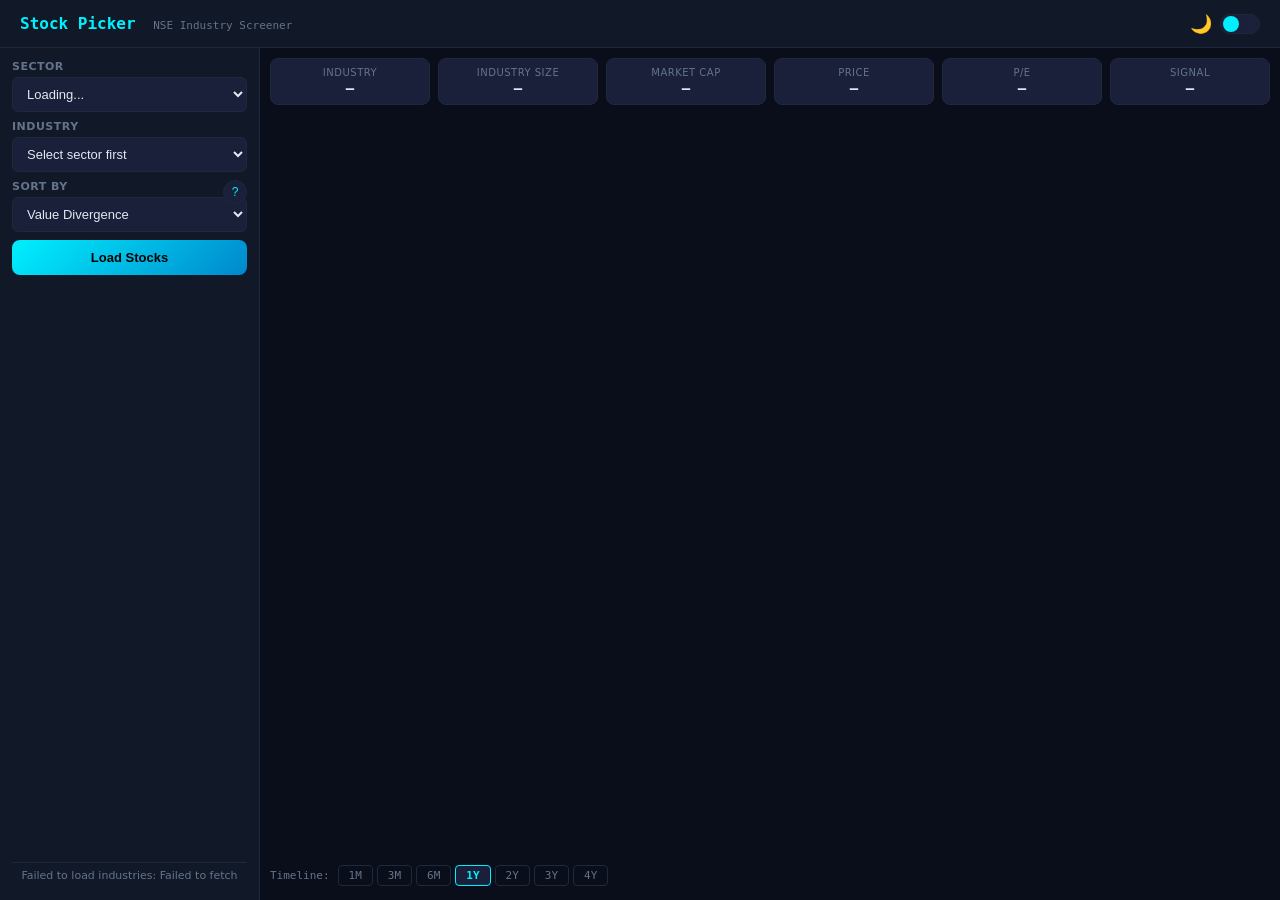
==== web/index.html @ 44e4c579 "Add web version: static frontend + Vercel serverless API Web-based version of the Indian Stock Analy" ====
<!DOCTYPE html>
<html lang="en">
<head>
    <meta charset="UTF-8">
    <meta name="viewport" content="width=device-width, initial-scale=1.0">
    <title>Indian Stock Analyser — NSE Screener</title>
    <link rel="stylesheet" href="css/style.css">
    <script src="https://cdn.plot.ly/plotly-2.35.0.min.js"></script>
</head>
<body class="dark">

<!-- ── HEADER ─────────────────────────────────── -->
<header id="header">
    <div class="header-left">
        <h1>Stock Picker <span class="subtitle">NSE Industry Screener</span></h1>
    </div>
    <div class="header-right">
        <label class="theme-toggle" title="Toggle theme">
            <span class="icon" id="theme-icon">&#127769;</span>
            <input type="checkbox" id="theme-switch">
            <span class="slider"></span>
        </label>
    </div>
</header>

<!-- ── MAIN LAYOUT ────────────────────────────── -->
<div id="app-container">

    <!-- LEFT SIDEBAR -->
    <aside id="sidebar">
        <div class="control-group">
            <label>Sector</label>
            <select id="sector-select"><option>Loading...</option></select>
        </div>
        <div class="control-group">
            <label>Industry</label>
            <select id="industry-select"><option>Select sector first</option></select>
        </div>
        <div class="control-group">
            <label>Sort By</label>
            <select id="sort-select">
                <option value="divergence">Value Divergence</option>
                <option value="mcap">Market Cap</option>
                <option value="pe">P/E Ratio (low)</option>
                <option value="pb">P/B Ratio (low)</option>
                <option value="dividend">Dividend Yield (high)</option>
                <option value="ev">EV/EBITDA (low)</option>
            </select>
            <button id="sort-info-btn" class="icon-btn" title="What is this?">?</button>
        </div>
        <button id="load-btn" class="primary-btn">Load Stocks</button>
        <div id="stock-list" class="stock-list"></div>
        <div id="status-bar" class="status-bar">Ready</div>
    </aside>

    <!-- MAIN CONTENT -->
    <main id="main-content">
        <!-- KPI CARDS -->
        <div id="kpi-row">
            <div class="kpi-card" id="kpi-industry"><div class="kpi-label">Industry</div><div class="kpi-value">—</div></div>
            <div class="kpi-card" id="kpi-ind-size"><div class="kpi-label">Industry Size</div><div class="kpi-value">—</div></div>
            <div class="kpi-card" id="kpi-mcap"><div class="kpi-label">Market Cap</div><div class="kpi-value">—</div></div>
            <div class="kpi-card" id="kpi-price"><div class="kpi-label">Price</div><div class="kpi-value">—</div></div>
            <div class="kpi-card" id="kpi-pe"><div class="kpi-label">P/E</div><div class="kpi-value">—</div></div>
            <div class="kpi-card" id="kpi-signal"><div class="kpi-label">Signal</div><div class="kpi-value">—</div></div>
        </div>

        <!-- CHART AREA -->
        <div id="chart-area">
            <div id="charts-left">
                <div id="chart-revenue" class="chart-box"></div>
                <div id="chart-divergence" class="chart-box"></div>
                <div id="chart-candle" class="chart-box"></div>
                <!-- Timeline buttons -->
                <div id="timeline-bar">
                    <span class="tl-label">Timeline:</span>
                    <button class="tl-btn" data-period="1mo">1M</button>
                    <button class="tl-btn" data-period="3mo">3M</button>
                    <button class="tl-btn" data-period="6mo">6M</button>
                    <button class="tl-btn active" data-period="1y">1Y</button>
                    <button class="tl-btn" data-period="2y">2Y</button>
                    <button class="tl-btn" data-period="3y">3Y</button>
                    <button class="tl-btn" data-period="4y">4Y</button>
                </div>
            </div>
            <div id="charts-right">
                <div id="chart-pie" class="chart-box"></div>
            </div>
        </div>

        <!-- BACK BUTTON (hidden by default) -->
        <button id="back-btn" class="back-btn" style="display:none;">&#8592; Back to Sector View</button>
    </main>

    <!-- NEWS PANEL -->
    <aside id="news-panel" class="news-panel" style="display:none;">
        <div class="news-header">
            <h3>News Intelligence</h3>
            <button id="news-close" class="icon-btn">&times;</button>
        </div>
        <div id="news-list" class="news-list"></div>
    </aside>
</div>

<!-- SORT EXPLANATION MODAL -->
<div id="sort-modal" class="modal" style="display:none;">
    <div class="modal-content">
        <button class="modal-close" id="sort-modal-close">&times;</button>
        <h3 id="sort-modal-title"></h3>
        <p id="sort-modal-body"></p>
    </div>
</div>

<!-- NEWS POPUP MODAL -->
<div id="news-modal" class="modal" style="display:none;">
    <div class="modal-content news-modal-content">
        <button class="modal-close" id="news-modal-close">&times;</button>
        <div class="sentiment-badge" id="news-modal-badge"></div>
        <h3 id="news-modal-title"></h3>
        <p id="news-modal-impact"></p>
    </div>
</div>

<!-- LOADING OVERLAY -->
<div id="loading-overlay" style="display:none;">
    <div class="spinner"></div>
    <p id="loading-text">Loading...</p>
</div>

<script src="js/theme.js"></script>
<script src="js/sentiment.js"></script>
<script src="js/charts.js"></script>
<script src="js/app.js"></script>
</body>
</html>
---- web/css/style.css ----
/* ── THEME VARIABLES ──────────────────────────── */
:root {
    --neon-cyan: #00f0ff;
    --neon-green: #00ff88;
    --neon-pink: #ff006e;
    --neon-amber: #ffaa00;
    --neon-red: #ff3366;
    --glow-cyan: #00f0ff;
}

body.dark {
    --deep-bg: #0a0e1a;
    --panel-bg: #111827;
    --card-bg: #1a1f3a;
    --border: #1e293b;
    --text-bright: #e2e8f0;
    --text-dim: #64748b;
    --text-muted: #475569;
    --scrollbar-thumb: #334155;
    --candle-up: #00ff88;
    --candle-down: #ff3366;
}

body.light {
    --deep-bg: #f0f2f5;
    --panel-bg: #ffffff;
    --card-bg: #e2e6eb;
    --border: #c8cdd5;
    --text-bright: #1a1a2e;
    --text-dim: #5a6270;
    --text-muted: #8a92a0;
    --scrollbar-thumb: #b0b8c4;
    --candle-up: #16a34a;
    --candle-down: #dc2626;
}

/* ── RESET & BASE ────────────────────────────── */
*, *::before, *::after { box-sizing: border-box; margin: 0; padding: 0; }

body {
    font-family: 'Segoe UI', system-ui, -apple-system, sans-serif;
    background: var(--deep-bg);
    color: var(--text-bright);
    overflow: hidden;
    height: 100vh;
}

/* ── SCROLLBAR ───────────────────────────────── */
::-webkit-scrollbar { width: 6px; }
::-webkit-scrollbar-track { background: var(--panel-bg); }
::-webkit-scrollbar-thumb { background: var(--scrollbar-thumb); border-radius: 3px; }

/* ── HEADER ──────────────────────────────────── */
#header {
    display: flex;
    justify-content: space-between;
    align-items: center;
    padding: 8px 20px;
    background: var(--panel-bg);
    border-bottom: 1px solid var(--border);
    height: 48px;
}

#header h1 {
    font-family: 'Consolas', monospace;
    font-size: 16px;
    color: var(--neon-cyan);
    font-weight: 700;
}

#header .subtitle {
    font-size: 11px;
    color: var(--text-dim);
    font-weight: 400;
    margin-left: 8px;
}

/* Theme toggle switch */
.theme-toggle {
    display: flex;
    align-items: center;
    gap: 8px;
    cursor: pointer;
}
.theme-toggle .icon { font-size: 18px; }
.theme-toggle input { display: none; }
.slider {
    width: 40px; height: 20px;
    background: var(--card-bg);
    border-radius: 10px;
    position: relative;
    border: 1px solid var(--border);
    transition: background 0.3s;
}
.slider::after {
    content: '';
    position: absolute;
    width: 16px; height: 16px;
    background: var(--neon-cyan);
    border-radius: 50%;
    top: 1px; left: 2px;
    transition: transform 0.3s;
}
.theme-toggle input:checked + .slider::after {
    transform: translateX(18px);
}

/* ── LAYOUT ──────────────────────────────────── */
#app-container {
    display: flex;
    height: calc(100vh - 48px);
    overflow: hidden;
}

/* ── SIDEBAR ─────────────────────────────────── */
#sidebar {
    width: 260px;
    min-width: 260px;
    background: var(--panel-bg);
    border-right: 1px solid var(--border);
    padding: 12px;
    display: flex;
    flex-direction: column;
    gap: 8px;
    overflow-y: auto;
}

.control-group {
    display: flex;
    flex-direction: column;
    gap: 4px;
    position: relative;
}

.control-group label {
    font-size: 11px;
    color: var(--text-dim);
    text-transform: uppercase;
    letter-spacing: 0.5px;
    font-weight: 600;
}

select {
    background: var(--card-bg);
    color: var(--text-bright);
    border: 1px solid var(--border);
    padding: 8px 10px;
    border-radius: 6px;
    font-size: 13px;
    cursor: pointer;
    outline: none;
}
select:focus { border-color: var(--neon-cyan); }

.primary-btn {
    background: linear-gradient(135deg, var(--neon-cyan), #0088cc);
    color: #000;
    border: none;
    padding: 10px;
    border-radius: 8px;
    font-size: 13px;
    font-weight: 700;
    cursor: pointer;
    transition: opacity 0.2s;
}
.primary-btn:hover { opacity: 0.85; }
.primary-btn:disabled { opacity: 0.4; cursor: not-allowed; }

.icon-btn {
    background: var(--card-bg);
    color: var(--neon-cyan);
    border: 1px solid var(--border);
    width: 24px; height: 24px;
    border-radius: 50%;
    font-size: 12px;
    cursor: pointer;
    display: inline-flex;
    align-items: center;
    justify-content: center;
    position: absolute;
    right: 0;
    top: 0;
}

/* ── STOCK LIST ──────────────────────────────── */
.stock-list {
    flex: 1;
    overflow-y: auto;
    display: flex;
    flex-direction: column;
    gap: 4px;
}

.stock-item {
    padding: 8px 10px;
    background: var(--card-bg);
    border: 1px solid var(--border);
    border-radius: 6px;
    cursor: pointer;
    transition: all 0.15s;
    display: flex;
    justify-content: space-between;
    align-items: center;
}
.stock-item:hover { border-color: var(--neon-cyan); }
.stock-item.selected {
    border-color: var(--neon-cyan);
    background: rgba(0, 240, 255, 0.08);
}
.stock-item .name {
    font-size: 12px;
    color: var(--text-bright);
    font-weight: 500;
}
.stock-item .mcap {
    font-size: 10px;
    color: var(--text-dim);
    font-family: 'Consolas', monospace;
}

.status-bar {
    font-size: 11px;
    color: var(--text-dim);
    padding: 6px 0;
    border-top: 1px solid var(--border);
    text-align: center;
}

/* ── MAIN CONTENT ────────────────────────────── */
#main-content {
    flex: 1;
    display: flex;
    flex-direction: column;
    overflow: hidden;
    padding: 10px;
    gap: 10px;
}

/* ── KPI CARDS ───────────────────────────────── */
#kpi-row {
    display: grid;
    grid-template-columns: repeat(6, 1fr);
    gap: 8px;
}

.kpi-card {
    background: var(--card-bg);
    border: 1px solid var(--border);
    border-radius: 8px;
    padding: 8px 12px;
    text-align: center;
    transition: border-color 0.3s;
}
.kpi-card.active { border-color: var(--neon-cyan); }

.kpi-label {
    font-size: 10px;
    color: var(--text-dim);
    text-transform: uppercase;
    letter-spacing: 0.5px;
}
.kpi-value {
    font-size: 14px;
    color: var(--text-bright);
    font-weight: 700;
    font-family: 'Consolas', monospace;
    margin-top: 2px;
    white-space: nowrap;
    overflow: hidden;
    text-overflow: ellipsis;
}

/* ── CHART AREA ──────────────────────────────── */
#chart-area {
    flex: 1;
    display: grid;
    grid-template-columns: 55% 45%;
    gap: 8px;
    min-height: 0;
}

#charts-left {
    display: flex;
    flex-direction: column;
    gap: 4px;
    min-height: 0;
}

#charts-right {
    display: flex;
    flex-direction: column;
    min-height: 0;
}

.chart-box {
    flex: 1;
    min-height: 150px;
    position: relative;
}

/* ── TIMELINE BAR ────────────────────────────── */
#timeline-bar {
    display: flex;
    align-items: center;
    gap: 4px;
    padding: 4px 0;
}

.tl-label {
    font-size: 11px;
    color: var(--text-dim);
    font-family: 'Consolas', monospace;
    margin-right: 4px;
}

.tl-btn {
    background: var(--deep-bg);
    color: var(--text-dim);
    border: 1px solid var(--border);
    padding: 3px 10px;
    border-radius: 4px;
    font-size: 11px;
    font-family: 'Consolas', monospace;
    cursor: pointer;
    transition: all 0.15s;
}
.tl-btn:hover { color: var(--neon-cyan); border-color: var(--neon-cyan); }
.tl-btn.active {
    background: var(--card-bg);
    color: var(--neon-cyan);
    border-color: var(--neon-cyan);
    font-weight: 700;
}

.back-btn {
    position: absolute;
    top: 58px;
    left: 280px;
    background: var(--card-bg);
    color: var(--neon-cyan);
    border: 1px solid var(--border);
    padding: 5px 14px;
    border-radius: 6px;
    font-size: 12px;
    cursor: pointer;
    z-index: 10;
}
.back-btn:hover { border-color: var(--neon-cyan); }

/* ── NEWS PANEL ──────────────────────────────── */
.news-panel {
    width: 320px;
    min-width: 320px;
    background: var(--panel-bg);
    border-left: 1px solid var(--border);
    display: flex;
    flex-direction: column;
    overflow: hidden;
}

.news-header {
    display: flex;
    justify-content: space-between;
    align-items: center;
    padding: 10px 14px;
    border-bottom: 1px solid var(--border);
}
.news-header h3 {
    font-size: 13px;
    color: var(--neon-cyan);
    font-family: 'Consolas', monospace;
}

.news-list {
    flex: 1;
    overflow-y: auto;
    padding: 8px;
    display: flex;
    flex-direction: column;
    gap: 6px;
}

.news-item {
    padding: 10px;
    background: var(--card-bg);
    border: 1px solid var(--border);
    border-radius: 6px;
    cursor: pointer;
    transition: border-color 0.15s;
}
.news-item:hover { border-color: var(--neon-cyan); }

.news-item .news-title {
    font-size: 12px;
    color: var(--text-bright);
    margin-bottom: 4px;
    line-height: 1.4;
}
.news-item .news-meta {
    font-size: 10px;
    color: var(--text-dim);
    display: flex;
    justify-content: space-between;
    align-items: center;
}

.sentiment-badge {
    display: inline-block;
    padding: 2px 8px;
    border-radius: 4px;
    font-size: 10px;
    font-weight: 700;
    text-transform: uppercase;
    letter-spacing: 0.5px;
}
.sentiment-badge.bullish { background: rgba(0, 255, 136, 0.15); color: var(--neon-green); border: 1px solid var(--neon-green); }
.sentiment-badge.bearish { background: rgba(255, 51, 102, 0.15); color: var(--neon-red); border: 1px solid var(--neon-red); }
.sentiment-badge.neutral { background: rgba(255, 170, 0, 0.15); color: var(--neon-amber); border: 1px solid var(--neon-amber); }

/* ── MODALS ──────────────────────────────────── */
.modal {
    position: fixed;
    top: 0; left: 0;
    width: 100%; height: 100%;
    background: rgba(0, 0, 0, 0.6);
    z-index: 1000;
    display: flex;
    align-items: center;
    justify-content: center;
}

.modal-content {
    background: var(--panel-bg);
    border: 1px solid var(--border);
    border-radius: 12px;
    padding: 24px;
    max-width: 520px;
    width: 90%;
    max-height: 80vh;
    overflow-y: auto;
    position: relative;
}

.modal-content h3 {
    color: var(--neon-cyan);
    font-size: 15px;
    margin-bottom: 12px;
}
.modal-content p {
    color: var(--text-bright);
    font-size: 13px;
    line-height: 1.6;
    white-space: pre-line;
}

.modal-close {
    position: absolute;
    top: 10px; right: 14px;
    background: none;
    border: none;
    color: var(--text-dim);
    font-size: 20px;
    cursor: pointer;
}
.modal-close:hover { color: var(--neon-red); }

.news-modal-content .sentiment-badge { margin-bottom: 10px; }
.news-modal-content h3 { font-size: 14px; color: var(--text-bright); }
.news-modal-content p { font-size: 12px; color: var(--text-dim); }

/* ── LOADING OVERLAY ─────────────────────────── */
#loading-overlay {
    position: fixed;
    top: 0; left: 0;
    width: 100%; height: 100%;
    background: rgba(10, 14, 26, 0.85);
    z-index: 2000;
    display: flex;
    flex-direction: column;
    align-items: center;
    justify-content: center;
    gap: 16px;
}

.spinner {
    width: 40px; height: 40px;
    border: 3px solid var(--border);
    border-top-color: var(--neon-cyan);
    border-radius: 50%;
    animation: spin 0.8s linear infinite;
}

@keyframes spin { to { transform: rotate(360deg); } }

#loading-text {
    color: var(--text-dim);
    font-size: 13px;
    font-family: 'Consolas', monospace;
}

/* ── INITIAL STATE (pie-only view) ───────────── */
#chart-area.pie-only {
    grid-template-columns: 1fr;
}
#chart-area.pie-only #charts-left { display: none; }
#chart-area.pie-only #charts-right { max-width: 100%; }
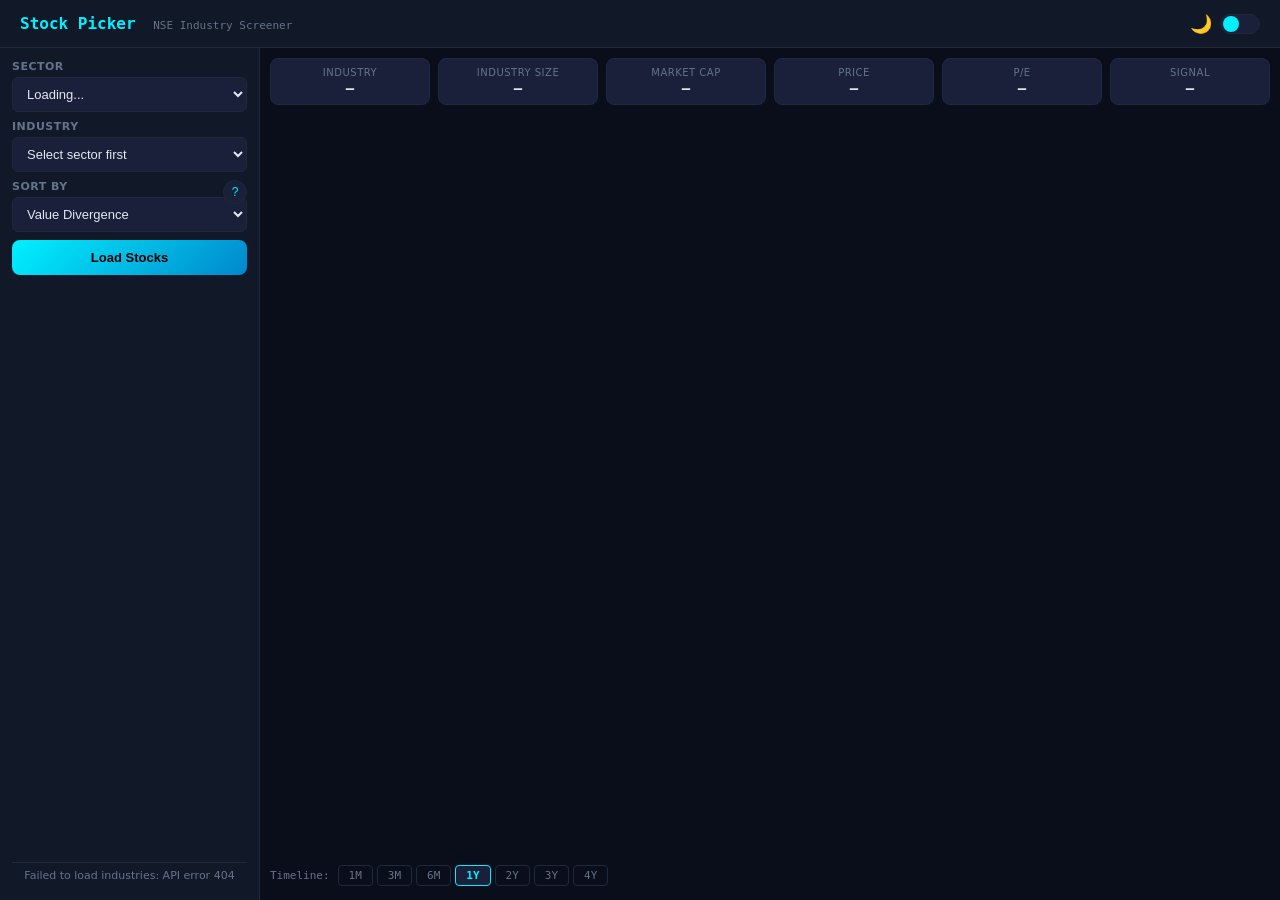
==== commit ed5c6812: "Mobile responsive + dual Y-axis divergence chart - Add hamburger menu for mobile sidebar toggle - St" ====
--- a/web/index.html
+++ b/web/index.html
@@ -12,6 +12,7 @@
 <!-- ── HEADER ─────────────────────────────────── -->
 <header id="header">
     <div class="header-left">
+        <button id="menu-btn" class="menu-btn" title="Menu">&#9776;</button>
         <h1>Stock Picker <span class="subtitle">NSE Industry Screener</span></h1>
     </div>
     <div class="header-right">
@@ -55,6 +56,8 @@
 
     <!-- MAIN CONTENT -->
     <main id="main-content">
+        <!-- BACK BUTTON -->
+        <button id="back-btn" class="back-btn" style="display:none;">&#8592; Back to Sector View</button>
         <!-- KPI CARDS -->
         <div id="kpi-row">
             <div class="kpi-card" id="kpi-industry"><div class="kpi-label">Industry</div><div class="kpi-value">—</div></div>
@@ -88,8 +91,6 @@
             </div>
         </div>
 
-        <!-- BACK BUTTON (hidden by default) -->
-        <button id="back-btn" class="back-btn" style="display:none;">&#8592; Back to Sector View</button>
     </main>
 
     <!-- NEWS PANEL -->
--- a/web/css/style.css
+++ b/web/css/style.css
@@ -61,6 +61,12 @@
     height: 48px;
 }
 
+.header-left {
+    display: flex;
+    align-items: center;
+    gap: 10px;
+}
+
 #header h1 {
     font-family: 'Consolas', monospace;
     font-size: 16px;
@@ -73,6 +79,21 @@
     color: var(--text-dim);
     font-weight: 400;
     margin-left: 8px;
+}
+
+/* Hamburger menu button — hidden on desktop */
+.menu-btn {
+    display: none;
+    align-items: center;
+    justify-content: center;
+    background: var(--card-bg);
+    color: var(--neon-cyan);
+    border: 1px solid var(--border);
+    font-size: 20px;
+    width: 36px;
+    height: 32px;
+    border-radius: 6px;
+    cursor: pointer;
 }
 
 /* Theme toggle switch */
@@ -333,9 +354,6 @@
 }
 
 .back-btn {
-    position: absolute;
-    top: 58px;
-    left: 280px;
     background: var(--card-bg);
     color: var(--neon-cyan);
     border: 1px solid var(--border);
@@ -344,6 +362,7 @@
     font-size: 12px;
     cursor: pointer;
     z-index: 10;
+    align-self: flex-start;
 }
 .back-btn:hover { border-color: var(--neon-cyan); }
 
@@ -504,3 +523,88 @@
 }
 #chart-area.pie-only #charts-left { display: none; }
 #chart-area.pie-only #charts-right { max-width: 100%; }
+
+/* ── MOBILE RESPONSIVE ───────────────────────── */
+@media (max-width: 900px) {
+    body {
+        overflow: auto;
+        height: auto;
+    }
+
+    #header {
+        padding: 8px 12px;
+        position: sticky;
+        top: 0;
+        z-index: 50;
+    }
+
+    #header .subtitle { display: none; }
+
+    .menu-btn { display: flex; }
+
+    #app-container {
+        flex-direction: column;
+        height: auto;
+        min-height: calc(100vh - 48px);
+        overflow: visible;
+    }
+
+    #sidebar {
+        display: none;
+        width: 100%;
+        min-width: unset;
+        border-right: none;
+        border-bottom: 1px solid var(--border);
+        max-height: 70vh;
+        overflow-y: auto;
+    }
+
+    #sidebar.open { display: flex; }
+
+    .stock-list { max-height: 200px; }
+
+    #main-content {
+        overflow: visible;
+        padding: 8px;
+        gap: 8px;
+    }
+
+    #kpi-row {
+        grid-template-columns: repeat(3, 1fr);
+        gap: 6px;
+    }
+
+    #chart-area {
+        grid-template-columns: 1fr;
+        flex: none;
+    }
+
+    #chart-area.pie-only { grid-template-columns: 1fr; }
+
+    .chart-box { min-height: 280px; }
+
+    #timeline-bar { flex-wrap: wrap; }
+
+    .news-panel {
+        width: 100%;
+        min-width: unset;
+        border-left: none;
+        border-top: 1px solid var(--border);
+        max-height: 400px;
+    }
+
+    .back-btn { margin-bottom: 4px; }
+}
+
+@media (max-width: 500px) {
+    #header h1 { font-size: 13px; }
+
+    #kpi-row { grid-template-columns: repeat(2, 1fr); }
+
+    .kpi-value { font-size: 12px; }
+    .kpi-card { padding: 6px 8px; }
+
+    .chart-box { min-height: 250px; }
+
+    .tl-btn { padding: 4px 8px; font-size: 10px; }
+}
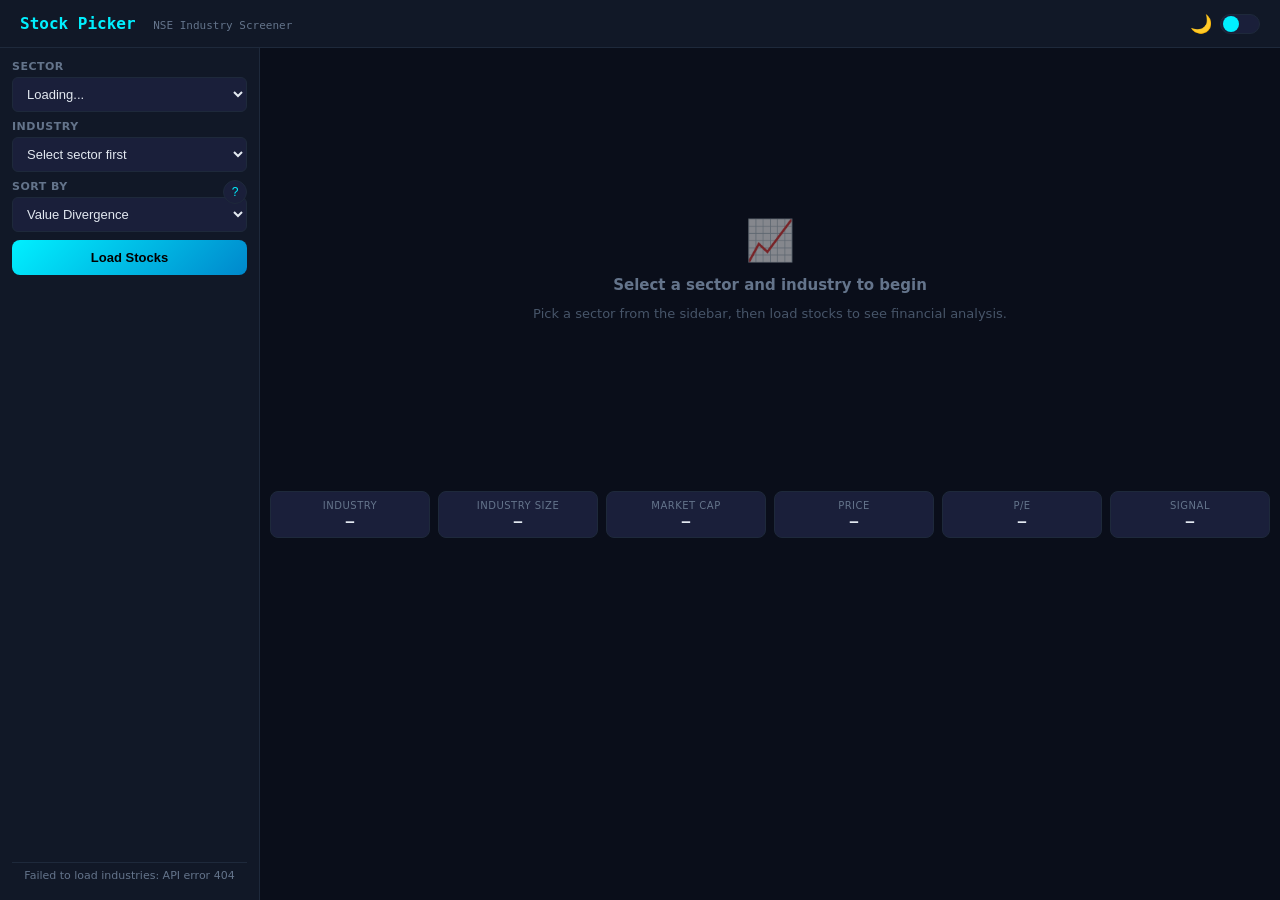
==== commit 2d418e2c: "Blue/white light theme + comprehensive mobile UX overhaul Light mode: blue/white palette (#2563eb ac" ====
--- a/web/index.html
+++ b/web/index.html
@@ -2,7 +2,7 @@
 <html lang="en">
 <head>
     <meta charset="UTF-8">
-    <meta name="viewport" content="width=device-width, initial-scale=1.0">
+    <meta name="viewport" content="width=device-width, initial-scale=1.0, viewport-fit=cover">
     <title>Indian Stock Analyser — NSE Screener</title>
     <link rel="stylesheet" href="css/style.css">
     <script src="https://cdn.plot.ly/plotly-2.35.0.min.js"></script>
@@ -53,9 +53,16 @@
         <div id="stock-list" class="stock-list"></div>
         <div id="status-bar" class="status-bar">Ready</div>
     </aside>
+    <div id="sidebar-overlay" class="sidebar-overlay"></div>
 
     <!-- MAIN CONTENT -->
     <main id="main-content">
+        <!-- EMPTY STATE -->
+        <div id="empty-state" class="empty-state">
+            <div class="empty-state-icon">&#128200;</div>
+            <p class="empty-state-title">Select a sector and industry to begin</p>
+            <p class="empty-state-sub">Pick a sector from the sidebar, then load stocks to see financial analysis.</p>
+        </div>
         <!-- BACK BUTTON -->
         <button id="back-btn" class="back-btn" style="display:none;">&#8592; Back to Sector View</button>
         <!-- KPI CARDS -->
@@ -96,6 +103,7 @@
     <!-- NEWS PANEL -->
     <aside id="news-panel" class="news-panel" style="display:none;">
         <div class="news-header">
+            <div class="drag-handle"></div>
             <h3>News Intelligence</h3>
             <button id="news-close" class="icon-btn">&times;</button>
         </div>
--- a/web/css/style.css
+++ b/web/css/style.css
@@ -22,16 +22,22 @@
 }
 
 body.light {
-    --deep-bg: #f0f2f5;
+    --deep-bg: #f0f6ff;
     --panel-bg: #ffffff;
-    --card-bg: #e2e6eb;
-    --border: #c8cdd5;
-    --text-bright: #1a1a2e;
-    --text-dim: #5a6270;
-    --text-muted: #8a92a0;
-    --scrollbar-thumb: #b0b8c4;
+    --card-bg: #e3edfc;
+    --border: #b3d1fa;
+    --text-bright: #1a365d;
+    --text-dim: #2d5280;
+    --text-muted: #506a8c;
+    --scrollbar-thumb: #8bb8f0;
     --candle-up: #16a34a;
     --candle-down: #dc2626;
+    --neon-cyan: #2563eb;
+    --neon-green: #16a34a;
+    --neon-pink: #dc2626;
+    --neon-amber: #d97706;
+    --neon-red: #dc2626;
+    --glow-cyan: #2563eb;
 }
 
 /* ── RESET & BASE ────────────────────────────── */
@@ -175,7 +181,7 @@
 
 .primary-btn {
     background: linear-gradient(135deg, var(--neon-cyan), #0088cc);
-    color: #000;
+    color: #000000;
     border: none;
     padding: 10px;
     border-radius: 8px;
@@ -184,6 +190,7 @@
     cursor: pointer;
     transition: opacity 0.2s;
 }
+body.light .primary-btn { color: #ffffff; }
 .primary-btn:hover { opacity: 0.85; }
 .primary-btn:disabled { opacity: 0.4; cursor: not-allowed; }
 
@@ -456,7 +463,10 @@
     max-width: 520px;
     width: 90%;
     max-height: 80vh;
+    max-height: 80dvh;
     overflow-y: auto;
+    -webkit-overflow-scrolling: touch;
+    overscroll-behavior: contain;
     position: relative;
 }
 
@@ -474,18 +484,24 @@
 
 .modal-close {
     position: absolute;
-    top: 10px; right: 14px;
-    background: none;
-    border: none;
+    top: 8px; right: 8px;
+    background: var(--card-bg);
+    border: 1px solid var(--border);
     color: var(--text-dim);
     font-size: 20px;
-    cursor: pointer;
+    width: 44px;
+    height: 44px;
+    border-radius: 8px;
+    cursor: pointer;
+    display: flex;
+    align-items: center;
+    justify-content: center;
 }
 .modal-close:hover { color: var(--neon-red); }
 
 .news-modal-content .sentiment-badge { margin-bottom: 10px; }
 .news-modal-content h3 { font-size: 14px; color: var(--text-bright); }
-.news-modal-content p { font-size: 12px; color: var(--text-dim); }
+.news-modal-content p { font-size: 12px; color: var(--text-dim); word-break: break-word; overflow-wrap: break-word; }
 
 /* ── LOADING OVERLAY ─────────────────────────── */
 #loading-overlay {
@@ -500,6 +516,12 @@
     justify-content: center;
     gap: 16px;
 }
+body.light #loading-overlay {
+    background: rgba(255, 255, 255, 0.8);
+}
+body.light #loading-text {
+    color: var(--text-bright);
+}
 
 .spinner {
     width: 40px; height: 40px;
@@ -524,87 +546,321 @@
 #chart-area.pie-only #charts-left { display: none; }
 #chart-area.pie-only #charts-right { max-width: 100%; }
 
+/* ── LIGHT MODE SENTIMENT BADGES ────────────── */
+body.light .sentiment-badge.bullish { color: #0d7a34; }
+body.light .sentiment-badge.bearish { color: #b91c1c; }
+body.light .sentiment-badge.neutral { color: #b45309; }
+
+/* ── FOCUS VISIBLE ──────────────────────────── */
+:focus-visible {
+    outline: 2px solid var(--neon-cyan);
+    outline-offset: 2px;
+}
+:focus:not(:focus-visible) {
+    outline: none;
+}
+
+/* ── TAP / ACTIVE FEEDBACK ──────────────────── */
+button, select, .stock-item, .news-item, .theme-toggle {
+    touch-action: manipulation;
+    -webkit-tap-highlight-color: rgba(37, 99, 235, 0.15);
+}
+
+.stock-item:active {
+    transform: scale(0.98);
+    opacity: 0.85;
+}
+.tl-btn:active {
+    transform: scale(0.95);
+    background: var(--card-bg);
+}
+.primary-btn:active {
+    transform: scale(0.97);
+    opacity: 0.7;
+}
+.news-item:active {
+    transform: scale(0.99);
+    opacity: 0.85;
+}
+.icon-btn:active,
+.menu-btn:active,
+.back-btn:active,
+.modal-close:active {
+    transform: scale(0.9);
+    opacity: 0.7;
+}
+
+/* ── SIDEBAR OVERLAY ────────────────────────── */
+.sidebar-overlay {
+    display: none;
+    position: fixed;
+    top: 48px;
+    left: 0;
+    width: 100%;
+    height: calc(100vh - 48px);
+    background: rgba(0, 0, 0, 0.5);
+    z-index: 99;
+}
+
+/* ── EMPTY STATE ────────────────────────────── */
+.empty-state {
+    display: flex;
+    flex-direction: column;
+    align-items: center;
+    justify-content: center;
+    flex: 1;
+    gap: 12px;
+    color: var(--text-muted);
+    text-align: center;
+    padding: 40px 20px;
+}
+.empty-state-icon { font-size: 40px; opacity: 0.5; }
+.empty-state-title { font-size: 15px; font-weight: 600; color: var(--text-dim); }
+.empty-state-sub { font-size: 13px; }
+
+/* ── DRAG HANDLE (news panel) ───────────────── */
+.drag-handle { display: none; }
+
 /* ── MOBILE RESPONSIVE ───────────────────────── */
 @media (max-width: 900px) {
     body {
         overflow: auto;
         height: auto;
+        overscroll-behavior-y: contain;
+        padding-bottom: env(safe-area-inset-bottom);
     }
 
     #header {
-        padding: 8px 12px;
+        padding: 8px max(12px, env(safe-area-inset-left));
+        padding-top: max(8px, env(safe-area-inset-top));
+        padding-right: max(12px, env(safe-area-inset-right));
         position: sticky;
         top: 0;
         z-index: 50;
     }
 
+    #header h1 { font-size: 14px; }
     #header .subtitle { display: none; }
 
-    .menu-btn { display: flex; }
+    .menu-btn {
+        display: flex;
+        width: 44px;
+        height: 44px;
+        font-size: 22px;
+    }
+
+    .theme-toggle {
+        min-height: 44px;
+        padding: 8px;
+    }
 
     #app-container {
         flex-direction: column;
         height: auto;
-        min-height: calc(100vh - 48px);
+        min-height: calc(100vh - 48px - env(safe-area-inset-top, 0px));
         overflow: visible;
     }
 
+    /* Slide-in drawer sidebar */
     #sidebar {
-        display: none;
-        width: 100%;
+        position: fixed;
+        top: 48px;
+        left: 0;
+        width: 280px;
         min-width: unset;
-        border-right: none;
-        border-bottom: 1px solid var(--border);
-        max-height: 70vh;
+        height: calc(100vh - 48px);
+        max-height: none;
+        border-right: 1px solid var(--border);
+        border-bottom: none;
+        transform: translateX(-100%);
+        transition: transform 0.25s ease;
+        z-index: 100;
+        display: flex;
         overflow-y: auto;
-    }
-
-    #sidebar.open { display: flex; }
-
-    .stock-list { max-height: 200px; }
+        -webkit-overflow-scrolling: touch;
+        overscroll-behavior: contain;
+        padding-bottom: max(12px, env(safe-area-inset-bottom));
+    }
+    #sidebar.open {
+        transform: translateX(0);
+    }
+    #sidebar.open ~ .sidebar-overlay {
+        display: block;
+    }
+
+    .stock-list {
+        max-height: none;
+        flex: 1;
+        min-height: 0;
+    }
+
+    .stock-item {
+        padding: 12px;
+        min-height: 44px;
+    }
+    .stock-item .name { font-size: 14px; }
+    .stock-item .mcap { font-size: 12px; }
+
+    select {
+        padding: 12px;
+        font-size: 14px;
+        min-height: 44px;
+    }
+
+    .primary-btn {
+        min-height: 44px;
+        font-size: 14px;
+    }
+
+    .icon-btn {
+        width: 44px;
+        height: 44px;
+        font-size: 16px;
+    }
+
+    .control-group label { font-size: 12px; }
+    .status-bar { font-size: 12px; }
 
     #main-content {
         overflow: visible;
         padding: 8px;
+        padding-left: max(8px, env(safe-area-inset-left));
+        padding-right: max(8px, env(safe-area-inset-right));
         gap: 8px;
     }
 
+    /* Horizontal scrollable KPI row */
     #kpi-row {
-        grid-template-columns: repeat(3, 1fr);
+        grid-template-columns: repeat(6, minmax(110px, 1fr));
         gap: 6px;
-    }
+        overflow-x: auto;
+        -webkit-overflow-scrolling: touch;
+        scroll-snap-type: x mandatory;
+        scrollbar-width: none;
+        padding-bottom: 4px;
+        mask-image: linear-gradient(to right, black 85%, transparent 100%);
+        -webkit-mask-image: linear-gradient(to right, black 85%, transparent 100%);
+    }
+    #kpi-row::-webkit-scrollbar { display: none; }
+    .kpi-card { scroll-snap-align: start; }
+    .kpi-label { font-size: 12px; }
 
     #chart-area {
         grid-template-columns: 1fr;
         flex: none;
     }
-
     #chart-area.pie-only { grid-template-columns: 1fr; }
 
-    .chart-box { min-height: 280px; }
-
-    #timeline-bar { flex-wrap: wrap; }
-
+    .chart-box {
+        min-height: 240px;
+        touch-action: pan-y;
+    }
+    #chart-candle { min-height: 280px; }
+    #charts-right { margin-top: 8px; }
+    #charts-right .chart-box { min-height: 200px; }
+
+    /* Scrollable timeline strip */
+    #timeline-bar {
+        flex-wrap: nowrap;
+        overflow-x: auto;
+        -webkit-overflow-scrolling: touch;
+        scrollbar-width: none;
+        padding: 6px 0;
+    }
+    #timeline-bar::-webkit-scrollbar { display: none; }
+    #timeline-bar .tl-label { display: none; }
+    .tl-btn {
+        min-height: 44px;
+        min-width: 44px;
+        padding: 8px 14px;
+        font-size: 13px;
+        display: inline-flex;
+        align-items: center;
+        justify-content: center;
+        flex-shrink: 0;
+    }
+
+    /* News panel as bottom sheet */
     .news-panel {
+        position: fixed;
+        bottom: 0;
+        left: 0;
         width: 100%;
         min-width: unset;
+        max-height: 80vh;
         border-left: none;
         border-top: 1px solid var(--border);
-        max-height: 400px;
-    }
-
-    .back-btn { margin-bottom: 4px; }
+        border-radius: 16px 16px 0 0;
+        z-index: 40;
+        transform: translateY(calc(100% - 120px));
+        transition: transform 0.3s ease;
+        padding-bottom: env(safe-area-inset-bottom);
+    }
+    .news-panel.expanded {
+        transform: translateY(0);
+    }
+    .news-list {
+        overscroll-behavior: contain;
+    }
+    .news-panel .icon-btn {
+        width: 44px;
+        height: 44px;
+        font-size: 22px;
+        border-radius: 8px;
+    }
+    .drag-handle {
+        display: block;
+        width: 40px;
+        height: 4px;
+        background: var(--text-muted);
+        border-radius: 2px;
+        margin: 0 auto 8px;
+    }
+    .news-item .news-title { font-size: 13px; line-height: 1.5; }
+    .news-item .news-meta { font-size: 11px; }
+    .sentiment-badge { font-size: 11px; }
+
+    .back-btn {
+        margin-bottom: 4px;
+        min-height: 44px;
+        display: inline-flex;
+        align-items: center;
+        padding: 8px 16px;
+        font-size: 13px;
+    }
+
+    .empty-state { padding: 30px 16px; }
 }
 
 @media (max-width: 500px) {
-    #header h1 { font-size: 13px; }
-
-    #kpi-row { grid-template-columns: repeat(2, 1fr); }
-
-    .kpi-value { font-size: 12px; }
+    #header h1 { font-size: 14px; }
+
+    #kpi-row {
+        grid-template-columns: repeat(6, minmax(100px, 1fr));
+    }
+
+    .kpi-value { font-size: 14px; }
     .kpi-card { padding: 6px 8px; }
 
-    .chart-box { min-height: 250px; }
-
-    .tl-btn { padding: 4px 8px; font-size: 10px; }
-}
+    .chart-box { min-height: 220px; }
+    #chart-candle { min-height: 260px; }
+
+    .tl-btn {
+        min-height: 44px;
+        min-width: 40px;
+        padding: 8px 10px;
+        font-size: 12px;
+    }
+
+    /* Bottom-sheet modals */
+    .modal { align-items: flex-end; }
+    .modal-content {
+        width: 100%;
+        max-width: 100%;
+        max-height: 90vh;
+        max-height: 90dvh;
+        border-radius: 16px 16px 0 0;
+        padding: 20px;
+        padding-bottom: max(20px, env(safe-area-inset-bottom));
+    }
+}
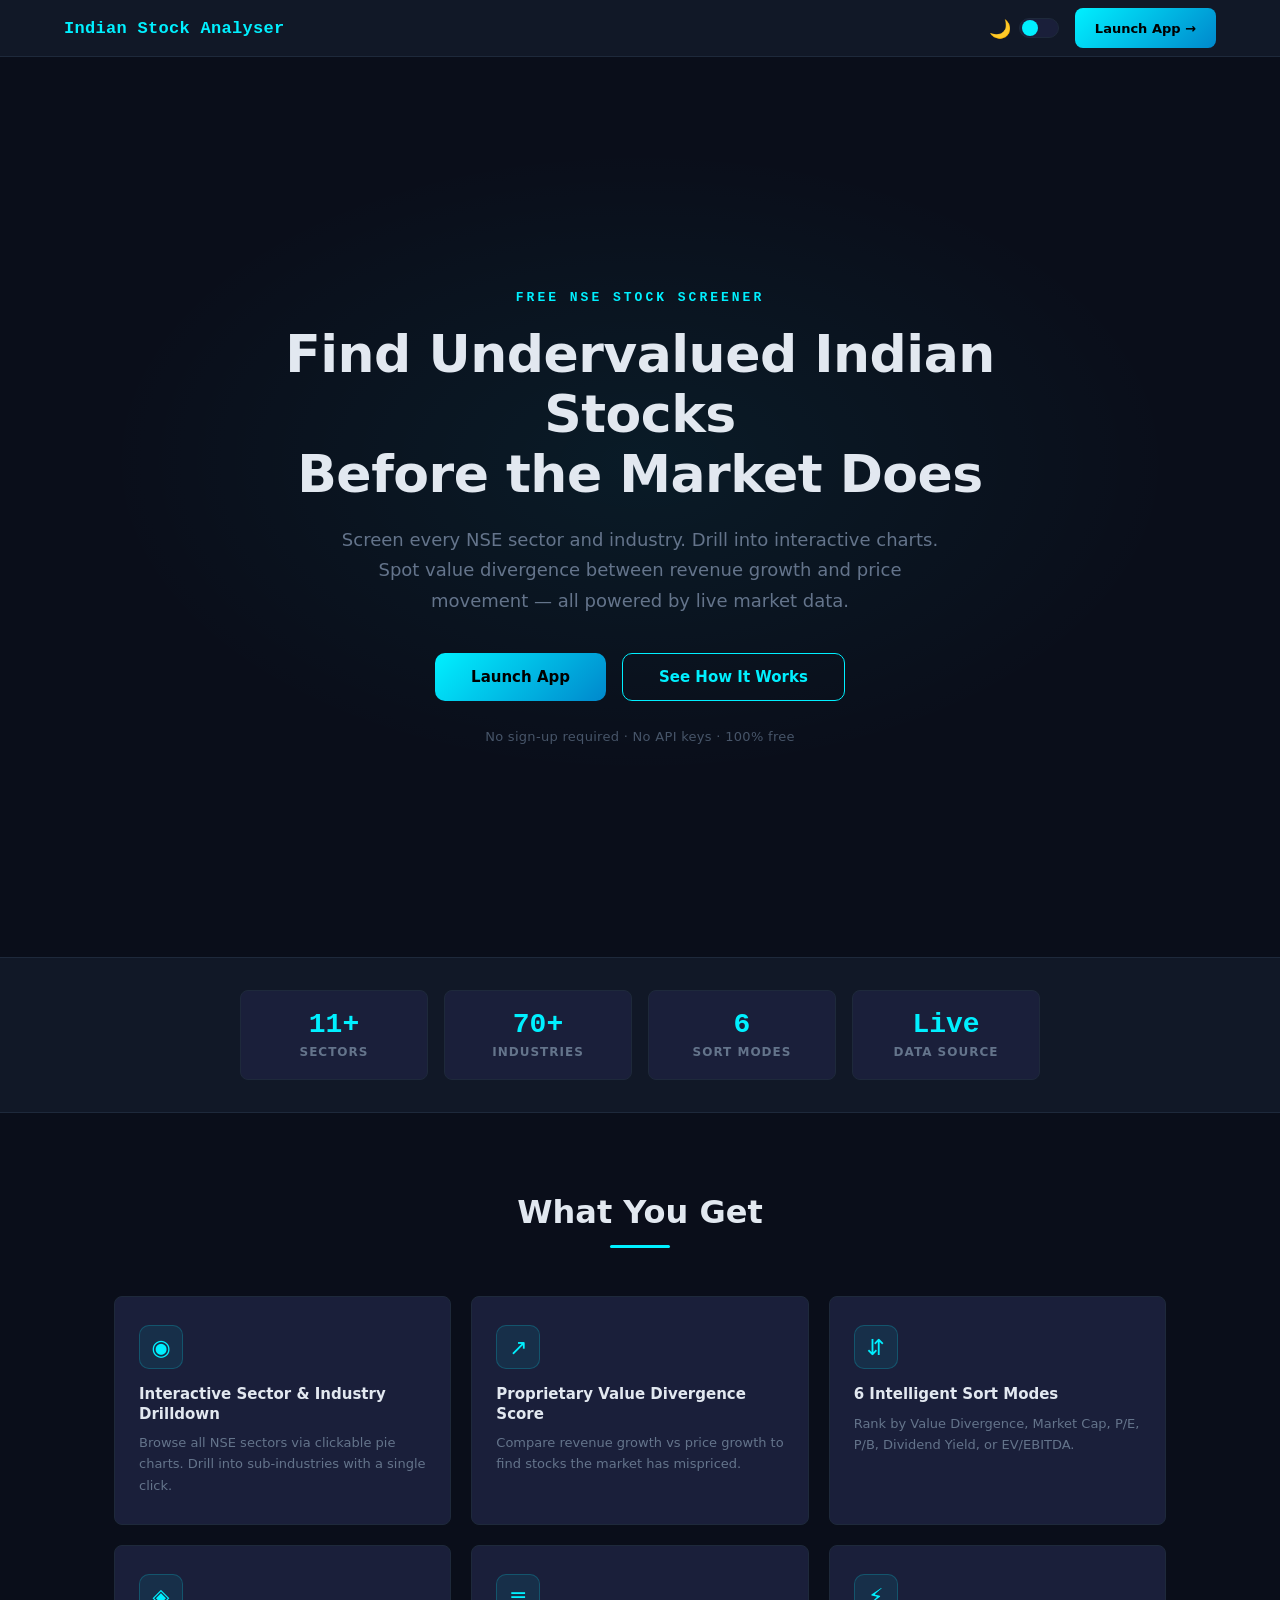
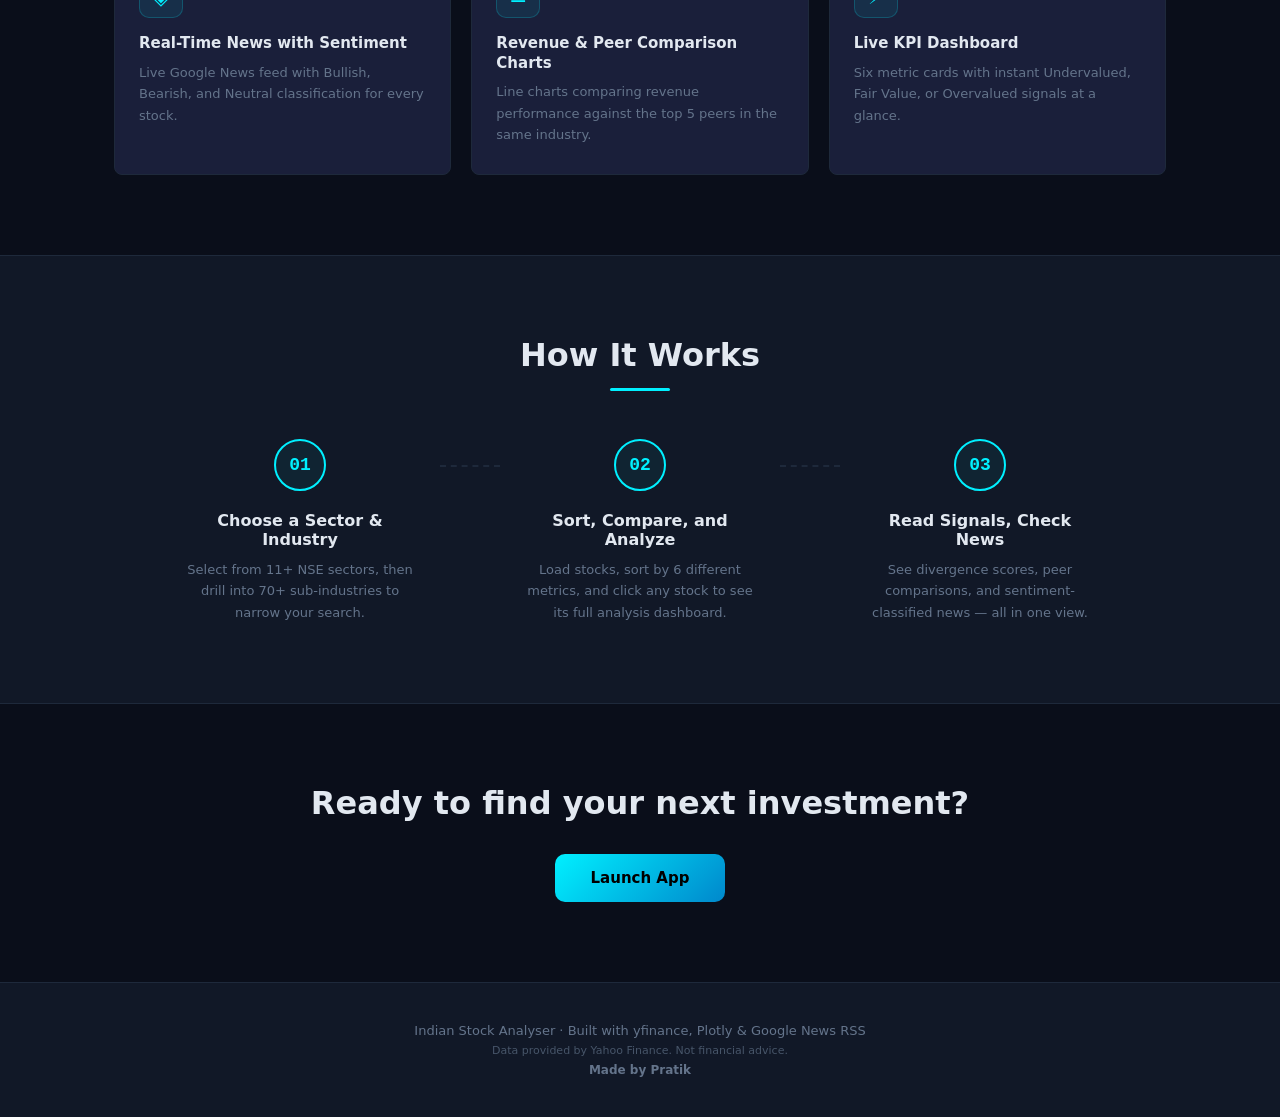
==== commit 0f92e7f4: "Add landing page and move app to app.html - New index.html landing page with hero, stats, feature ca" ====
--- a/web/index.html
+++ b/web/index.html
@@ -3,142 +3,145 @@
 <head>
     <meta charset="UTF-8">
     <meta name="viewport" content="width=device-width, initial-scale=1.0, viewport-fit=cover">
-    <title>Indian Stock Analyser — NSE Screener</title>
+    <meta name="description" content="Indian Stock Analyser — Free NSE stock screener with value divergence analysis, interactive charts, and real-time news sentiment. No sign-up required.">
+    <meta property="og:title" content="Indian Stock Analyser — Free NSE Stock Screener">
+    <meta property="og:description" content="Screen every NSE sector and industry. Find undervalued stocks with proprietary value divergence scoring.">
+    <meta property="og:type" content="website">
+    <title>Indian Stock Analyser — Free NSE Stock Screener</title>
     <link rel="stylesheet" href="css/style.css">
-    <script src="https://cdn.plot.ly/plotly-2.35.0.min.js"></script>
 </head>
 <body class="dark">
 
-<!-- ── HEADER ─────────────────────────────────── -->
-<header id="header">
-    <div class="header-left">
-        <button id="menu-btn" class="menu-btn" title="Menu">&#9776;</button>
-        <h1>Stock Picker <span class="subtitle">NSE Industry Screener</span></h1>
+<!-- ── STICKY NAV ─────────────────────────────── -->
+<nav class="lp-nav">
+    <div class="lp-nav-inner">
+        <span class="lp-nav-brand">Indian Stock Analyser</span>
+        <div class="lp-nav-right">
+            <label class="theme-toggle" aria-label="Toggle theme">
+                <span class="icon" id="theme-icon">&#127769;</span>
+                <input type="checkbox" id="theme-switch">
+                <span class="slider"></span>
+            </label>
+            <a href="app.html" class="primary-btn lp-nav-cta">Launch App &#8594;</a>
+        </div>
     </div>
-    <div class="header-right">
-        <label class="theme-toggle" title="Toggle theme">
-            <span class="icon" id="theme-icon">&#127769;</span>
-            <input type="checkbox" id="theme-switch">
-            <span class="slider"></span>
-        </label>
+</nav>
+
+<main>
+
+<!-- ── HERO SECTION ───────────────────────────── -->
+<section class="lp-hero">
+    <div class="lp-hero-content">
+        <p class="lp-hero-tagline">FREE NSE STOCK SCREENER</p>
+        <h1 class="lp-hero-headline">Find Undervalued Indian Stocks<br>Before the Market Does</h1>
+        <p class="lp-hero-sub">Screen every NSE sector and industry. Drill into interactive charts. Spot value divergence between revenue growth and price movement &mdash; all powered by live market data.</p>
+        <div class="lp-hero-buttons">
+            <a href="app.html" class="primary-btn lp-btn-launch">Launch App</a>
+            <a href="#how-it-works" class="lp-btn-outline">See How It Works</a>
+        </div>
+        <p class="lp-hero-trust">No sign-up required &middot; No API keys &middot; 100% free</p>
     </div>
-</header>
+</section>
 
-<!-- ── MAIN LAYOUT ────────────────────────────── -->
-<div id="app-container">
+<!-- ── STATS BAR ──────────────────────────────── -->
+<section class="lp-stats">
+    <div class="lp-stats-inner">
+        <div class="lp-stat-card">
+            <span class="lp-stat-value">11+</span>
+            <span class="lp-stat-label">Sectors</span>
+        </div>
+        <div class="lp-stat-card">
+            <span class="lp-stat-value">70+</span>
+            <span class="lp-stat-label">Industries</span>
+        </div>
+        <div class="lp-stat-card">
+            <span class="lp-stat-value">6</span>
+            <span class="lp-stat-label">Sort Modes</span>
+        </div>
+        <div class="lp-stat-card">
+            <span class="lp-stat-value">Live</span>
+            <span class="lp-stat-label">Data Source</span>
+        </div>
+    </div>
+</section>
 
-    <!-- LEFT SIDEBAR -->
-    <aside id="sidebar">
-        <div class="control-group">
-            <label>Sector</label>
-            <select id="sector-select"><option>Loading...</option></select>
+<!-- ── FEATURE CARDS ──────────────────────────── -->
+<section class="lp-features">
+    <h2 class="lp-section-heading">What You Get</h2>
+    <div class="lp-features-grid">
+        <div class="lp-feature-card">
+            <span class="lp-feature-icon" aria-hidden="true">&#9673;</span>
+            <h3 class="lp-feature-title">Interactive Sector &amp; Industry Drilldown</h3>
+            <p class="lp-feature-desc">Browse all NSE sectors via clickable pie charts. Drill into sub-industries with a single click.</p>
         </div>
-        <div class="control-group">
-            <label>Industry</label>
-            <select id="industry-select"><option>Select sector first</option></select>
+        <div class="lp-feature-card">
+            <span class="lp-feature-icon" aria-hidden="true">&#8599;</span>
+            <h3 class="lp-feature-title">Proprietary Value Divergence Score</h3>
+            <p class="lp-feature-desc">Compare revenue growth vs price growth to find stocks the market has mispriced.</p>
         </div>
-        <div class="control-group">
-            <label>Sort By</label>
-            <select id="sort-select">
-                <option value="divergence">Value Divergence</option>
-                <option value="mcap">Market Cap</option>
-                <option value="pe">P/E Ratio (low)</option>
-                <option value="pb">P/B Ratio (low)</option>
-                <option value="dividend">Dividend Yield (high)</option>
-                <option value="ev">EV/EBITDA (low)</option>
-            </select>
-            <button id="sort-info-btn" class="icon-btn" title="What is this?">?</button>
+        <div class="lp-feature-card">
+            <span class="lp-feature-icon" aria-hidden="true">&#8693;</span>
+            <h3 class="lp-feature-title">6 Intelligent Sort Modes</h3>
+            <p class="lp-feature-desc">Rank by Value Divergence, Market Cap, P/E, P/B, Dividend Yield, or EV/EBITDA.</p>
         </div>
-        <button id="load-btn" class="primary-btn">Load Stocks</button>
-        <div id="stock-list" class="stock-list"></div>
-        <div id="status-bar" class="status-bar">Ready</div>
-    </aside>
-    <div id="sidebar-overlay" class="sidebar-overlay"></div>
+        <div class="lp-feature-card">
+            <span class="lp-feature-icon" aria-hidden="true">&#9672;</span>
+            <h3 class="lp-feature-title">Real-Time News with Sentiment</h3>
+            <p class="lp-feature-desc">Live Google News feed with Bullish, Bearish, and Neutral classification for every stock.</p>
+        </div>
+        <div class="lp-feature-card">
+            <span class="lp-feature-icon" aria-hidden="true">&#8801;</span>
+            <h3 class="lp-feature-title">Revenue &amp; Peer Comparison Charts</h3>
+            <p class="lp-feature-desc">Line charts comparing revenue performance against the top 5 peers in the same industry.</p>
+        </div>
+        <div class="lp-feature-card">
+            <span class="lp-feature-icon" aria-hidden="true">&#9889;</span>
+            <h3 class="lp-feature-title">Live KPI Dashboard</h3>
+            <p class="lp-feature-desc">Six metric cards with instant Undervalued, Fair Value, or Overvalued signals at a glance.</p>
+        </div>
+    </div>
+</section>
 
-    <!-- MAIN CONTENT -->
-    <main id="main-content">
-        <!-- EMPTY STATE -->
-        <div id="empty-state" class="empty-state">
-            <div class="empty-state-icon">&#128200;</div>
-            <p class="empty-state-title">Select a sector and industry to begin</p>
-            <p class="empty-state-sub">Pick a sector from the sidebar, then load stocks to see financial analysis.</p>
+<!-- ── HOW IT WORKS ───────────────────────────── -->
+<section class="lp-how" id="how-it-works">
+    <h2 class="lp-section-heading">How It Works</h2>
+    <div class="lp-steps">
+        <div class="lp-step">
+            <span class="lp-step-num">01</span>
+            <h3 class="lp-step-title">Choose a Sector &amp; Industry</h3>
+            <p class="lp-step-desc">Select from 11+ NSE sectors, then drill into 70+ sub-industries to narrow your search.</p>
         </div>
-        <!-- BACK BUTTON -->
-        <button id="back-btn" class="back-btn" style="display:none;">&#8592; Back to Sector View</button>
-        <!-- KPI CARDS -->
-        <div id="kpi-row">
-            <div class="kpi-card" id="kpi-industry"><div class="kpi-label">Industry</div><div class="kpi-value">—</div></div>
-            <div class="kpi-card" id="kpi-ind-size"><div class="kpi-label">Industry Size</div><div class="kpi-value">—</div></div>
-            <div class="kpi-card" id="kpi-mcap"><div class="kpi-label">Market Cap</div><div class="kpi-value">—</div></div>
-            <div class="kpi-card" id="kpi-price"><div class="kpi-label">Price</div><div class="kpi-value">—</div></div>
-            <div class="kpi-card" id="kpi-pe"><div class="kpi-label">P/E</div><div class="kpi-value">—</div></div>
-            <div class="kpi-card" id="kpi-signal"><div class="kpi-label">Signal</div><div class="kpi-value">—</div></div>
+        <div class="lp-step-line" aria-hidden="true"></div>
+        <div class="lp-step">
+            <span class="lp-step-num">02</span>
+            <h3 class="lp-step-title">Sort, Compare, and Analyze</h3>
+            <p class="lp-step-desc">Load stocks, sort by 6 different metrics, and click any stock to see its full analysis dashboard.</p>
         </div>
+        <div class="lp-step-line" aria-hidden="true"></div>
+        <div class="lp-step">
+            <span class="lp-step-num">03</span>
+            <h3 class="lp-step-title">Read Signals, Check News</h3>
+            <p class="lp-step-desc">See divergence scores, peer comparisons, and sentiment-classified news — all in one view.</p>
+        </div>
+    </div>
+</section>
 
-        <!-- CHART AREA -->
-        <div id="chart-area">
-            <div id="charts-left">
-                <div id="chart-revenue" class="chart-box"></div>
-                <div id="chart-divergence" class="chart-box"></div>
-                <div id="chart-candle" class="chart-box"></div>
-                <!-- Timeline buttons -->
-                <div id="timeline-bar">
-                    <span class="tl-label">Timeline:</span>
-                    <button class="tl-btn" data-period="1mo">1M</button>
-                    <button class="tl-btn" data-period="3mo">3M</button>
-                    <button class="tl-btn" data-period="6mo">6M</button>
-                    <button class="tl-btn active" data-period="1y">1Y</button>
-                    <button class="tl-btn" data-period="2y">2Y</button>
-                    <button class="tl-btn" data-period="3y">3Y</button>
-                    <button class="tl-btn" data-period="4y">4Y</button>
-                </div>
-            </div>
-            <div id="charts-right">
-                <div id="chart-pie" class="chart-box"></div>
-            </div>
-        </div>
+<!-- ── FINAL CTA ──────────────────────────────── -->
+<section class="lp-cta">
+    <h2 class="lp-cta-heading">Ready to find your next investment?</h2>
+    <a href="app.html" class="primary-btn lp-btn-launch">Launch App</a>
+</section>
 
-    </main>
+</main>
 
-    <!-- NEWS PANEL -->
-    <aside id="news-panel" class="news-panel" style="display:none;">
-        <div class="news-header">
-            <div class="drag-handle"></div>
-            <h3>News Intelligence</h3>
-            <button id="news-close" class="icon-btn">&times;</button>
-        </div>
-        <div id="news-list" class="news-list"></div>
-    </aside>
-</div>
-
-<!-- SORT EXPLANATION MODAL -->
-<div id="sort-modal" class="modal" style="display:none;">
-    <div class="modal-content">
-        <button class="modal-close" id="sort-modal-close">&times;</button>
-        <h3 id="sort-modal-title"></h3>
-        <p id="sort-modal-body"></p>
-    </div>
-</div>
-
-<!-- NEWS POPUP MODAL -->
-<div id="news-modal" class="modal" style="display:none;">
-    <div class="modal-content news-modal-content">
-        <button class="modal-close" id="news-modal-close">&times;</button>
-        <div class="sentiment-badge" id="news-modal-badge"></div>
-        <h3 id="news-modal-title"></h3>
-        <p id="news-modal-impact"></p>
-    </div>
-</div>
-
-<!-- LOADING OVERLAY -->
-<div id="loading-overlay" style="display:none;">
-    <div class="spinner"></div>
-    <p id="loading-text">Loading...</p>
-</div>
+<!-- ── FOOTER ─────────────────────────────────── -->
+<footer class="lp-footer">
+    <p class="lp-footer-main">Indian Stock Analyser &middot; Built with yfinance, Plotly &amp; Google News RSS</p>
+    <p class="lp-footer-disclaimer">Data provided by Yahoo Finance. Not financial advice.</p>
+    <p class="lp-footer-credit">Made by Pratik</p>
+</footer>
 
 <script src="js/theme.js"></script>
-<script src="js/sentiment.js"></script>
-<script src="js/charts.js"></script>
-<script src="js/app.js"></script>
+<script>document.addEventListener('DOMContentLoaded', () => Theme.init());</script>
 </body>
 </html>
--- a/web/css/style.css
+++ b/web/css/style.css
@@ -56,6 +56,16 @@
 ::-webkit-scrollbar-track { background: var(--panel-bg); }
 ::-webkit-scrollbar-thumb { background: var(--scrollbar-thumb); border-radius: 3px; }
 
+/* Firefox scrollbar */
+body {
+    scrollbar-width: thin;
+    scrollbar-color: var(--scrollbar-thumb) var(--panel-bg);
+}
+.sidebar, .stock-list-inner, .news-body {
+    scrollbar-width: thin;
+    scrollbar-color: var(--scrollbar-thumb) var(--panel-bg);
+}
+
 /* ── HEADER ──────────────────────────────────── */
 #header {
     display: flex;
@@ -71,6 +81,18 @@
     display: flex;
     align-items: center;
     gap: 10px;
+}
+
+.back-home-link {
+    font-size: 22px;
+    color: var(--text-dim);
+    text-decoration: none;
+    line-height: 1;
+    transition: color 0.2s;
+}
+
+.back-home-link:hover {
+    color: var(--neon-cyan);
 }
 
 #header h1 {
@@ -205,6 +227,8 @@
     display: inline-flex;
     align-items: center;
     justify-content: center;
+}
+.control-group .icon-btn {
     position: absolute;
     right: 0;
     top: 0;
@@ -373,16 +397,55 @@
 }
 .back-btn:hover { border-color: var(--neon-cyan); }
 
+/* ── SWIPE INDICATOR ─────────────────────────── */
+.swipe-indicator {
+    display: flex;
+    align-items: center;
+    justify-content: center;
+    gap: 12px;
+    padding: 6px 0;
+}
+.swipe-label {
+    font-size: 12px;
+    color: var(--text-dim);
+    font-family: 'Consolas', monospace;
+    white-space: nowrap;
+    overflow: hidden;
+    text-overflow: ellipsis;
+    max-width: 220px;
+    text-align: center;
+}
+.swipe-arrow {
+    background: var(--card-bg);
+    color: var(--neon-cyan);
+    border: 1px solid var(--border);
+    width: 32px;
+    height: 32px;
+    border-radius: 50%;
+    font-size: 14px;
+    cursor: pointer;
+    display: inline-flex;
+    align-items: center;
+    justify-content: center;
+    flex-shrink: 0;
+    transition: all 0.15s;
+}
+.swipe-arrow:hover { border-color: var(--neon-cyan); }
+.swipe-arrow:active { transform: scale(0.9); opacity: 0.7; }
+
 /* ── NEWS PANEL ──────────────────────────────── */
 .news-panel {
     width: 320px;
     min-width: 320px;
     background: var(--panel-bg);
     border-left: 1px solid var(--border);
-    display: flex;
+    display: none;
     flex-direction: column;
     overflow: hidden;
 }
+.news-panel.visible {
+    display: flex;
+}
 
 .news-header {
     display: flex;
@@ -390,6 +453,10 @@
     align-items: center;
     padding: 10px 14px;
     border-bottom: 1px solid var(--border);
+    flex-wrap: wrap;
+}
+.news-header .drag-handle {
+    flex-basis: 100%;
 }
 .news-header h3 {
     font-size: 13px;
@@ -463,6 +530,8 @@
     max-width: 520px;
     width: 90%;
     max-height: 80vh;
+    /* Progressive enhancement: dvh accounts for mobile browser chrome (address bar).
+       Browsers that don't support dvh fall back to the vh declaration above. */
     max-height: 80dvh;
     overflow-y: auto;
     -webkit-overflow-scrolling: touch;
@@ -738,8 +807,8 @@
         scroll-snap-type: x mandatory;
         scrollbar-width: none;
         padding-bottom: 4px;
-        mask-image: linear-gradient(to right, black 85%, transparent 100%);
-        -webkit-mask-image: linear-gradient(to right, black 85%, transparent 100%);
+        mask-image: linear-gradient(to right, black 92%, transparent 100%);
+        -webkit-mask-image: linear-gradient(to right, black 92%, transparent 100%);
     }
     #kpi-row::-webkit-scrollbar { display: none; }
     .kpi-card { scroll-snap-align: start; }
@@ -751,13 +820,14 @@
     }
     #chart-area.pie-only { grid-template-columns: 1fr; }
 
+    #charts-left { gap: 16px; }
     .chart-box {
         min-height: 240px;
         touch-action: pan-y;
     }
     #chart-candle { min-height: 280px; }
-    #charts-right { margin-top: 8px; }
-    #charts-right .chart-box { min-height: 200px; }
+    #charts-right { margin-top: 16px; }
+    #charts-right .chart-box { min-height: 220px; }
 
     /* Scrollable timeline strip */
     #timeline-bar {
@@ -781,7 +851,7 @@
     }
 
     /* News panel as bottom sheet */
-    .news-panel {
+    .news-panel.visible {
         position: fixed;
         bottom: 0;
         left: 0;
@@ -796,7 +866,7 @@
         transition: transform 0.3s ease;
         padding-bottom: env(safe-area-inset-bottom);
     }
-    .news-panel.expanded {
+    .news-panel.visible.expanded {
         transform: translateY(0);
     }
     .news-list {
@@ -829,12 +899,20 @@
         font-size: 13px;
     }
 
+    .swipe-arrow {
+        width: 44px;
+        height: 44px;
+        font-size: 18px;
+    }
+    .swipe-label {
+        font-size: 13px;
+        max-width: 180px;
+    }
+
     .empty-state { padding: 30px 16px; }
 }
 
 @media (max-width: 500px) {
-    #header h1 { font-size: 14px; }
-
     #kpi-row {
         grid-template-columns: repeat(6, minmax(100px, 1fr));
     }
@@ -858,9 +936,589 @@
         width: 100%;
         max-width: 100%;
         max-height: 90vh;
+        /* dvh progressive enhancement: see main .modal-content comment */
         max-height: 90dvh;
         border-radius: 16px 16px 0 0;
         padding: 20px;
         padding-bottom: max(20px, env(safe-area-inset-bottom));
     }
 }
+
+/* ══════════════════════════════════════════════════
+   LANDING PAGE STYLES (lp- prefix)
+   ══════════════════════════════════════════════════ */
+
+html { scroll-behavior: smooth; }
+
+/* Override app body constraints when on landing page */
+body:has(.lp-nav) {
+    overflow: auto;
+    height: auto;
+}
+
+/* ── FADE-IN ANIMATION ───────────────────────── */
+@keyframes lp-fadeInUp {
+    from {
+        opacity: 0;
+        transform: translateY(30px);
+    }
+    to {
+        opacity: 1;
+        transform: translateY(0);
+    }
+}
+
+/* ── NAV ─────────────────────────────────────── */
+.lp-nav {
+    position: sticky;
+    top: 0;
+    z-index: 100;
+    background: var(--panel-bg);
+    border-bottom: 1px solid var(--border);
+    backdrop-filter: blur(12px);
+    -webkit-backdrop-filter: blur(12px);
+}
+
+.lp-nav-inner {
+    display: flex;
+    justify-content: space-between;
+    align-items: center;
+    max-width: 1200px;
+    margin: 0 auto;
+    padding: 0 24px;
+    height: 56px;
+}
+
+.lp-nav-brand {
+    font-family: 'Consolas', monospace;
+    font-size: 17px;
+    font-weight: 700;
+    color: var(--neon-cyan);
+    letter-spacing: 0.3px;
+}
+
+.lp-nav-right {
+    display: flex;
+    align-items: center;
+    gap: 16px;
+}
+
+.lp-nav-cta {
+    display: inline-flex;
+    align-items: center;
+    padding: 8px 20px;
+    font-size: 13px;
+    text-decoration: none;
+    border-radius: 8px;
+    min-height: 40px;
+}
+
+/* ── HERO ────────────────────────────────────── */
+.lp-hero {
+    min-height: 100vh;
+    display: flex;
+    align-items: center;
+    justify-content: center;
+    text-align: center;
+    padding: 80px 24px 60px;
+    background:
+        radial-gradient(ellipse 60% 50% at 50% 45%, rgba(0, 240, 255, 0.06) 0%, transparent 70%),
+        var(--deep-bg);
+    position: relative;
+    overflow: hidden;
+}
+
+body.light .lp-hero {
+    background:
+        radial-gradient(ellipse 60% 50% at 50% 45%, rgba(37, 99, 235, 0.07) 0%, transparent 70%),
+        var(--deep-bg);
+}
+
+.lp-hero-content {
+    max-width: 760px;
+    animation: lp-fadeInUp 0.8s ease-out both;
+}
+
+.lp-hero-tagline {
+    font-size: 13px;
+    font-weight: 700;
+    color: var(--neon-cyan);
+    text-transform: uppercase;
+    letter-spacing: 3px;
+    margin-bottom: 20px;
+    font-family: 'Consolas', monospace;
+}
+
+.lp-hero-headline {
+    font-size: clamp(30px, 5vw, 52px);
+    font-weight: 800;
+    color: var(--text-bright);
+    line-height: 1.15;
+    margin-bottom: 20px;
+    letter-spacing: -0.5px;
+}
+
+.lp-hero-sub {
+    font-size: clamp(15px, 2vw, 18px);
+    color: var(--text-dim);
+    line-height: 1.7;
+    margin-bottom: 36px;
+    max-width: 620px;
+    margin-left: auto;
+    margin-right: auto;
+}
+
+.lp-hero-buttons {
+    display: flex;
+    gap: 16px;
+    justify-content: center;
+    flex-wrap: wrap;
+    margin-bottom: 28px;
+}
+
+.lp-btn-launch {
+    display: inline-flex;
+    align-items: center;
+    justify-content: center;
+    padding: 14px 36px;
+    font-size: 15px;
+    text-decoration: none;
+    border-radius: 10px;
+    min-height: 48px;
+    font-weight: 700;
+}
+
+.lp-btn-outline {
+    display: inline-flex;
+    align-items: center;
+    justify-content: center;
+    padding: 14px 36px;
+    font-size: 15px;
+    text-decoration: none;
+    border-radius: 10px;
+    min-height: 48px;
+    font-weight: 600;
+    color: var(--neon-cyan);
+    border: 1.5px solid var(--neon-cyan);
+    background: transparent;
+    transition: background 0.2s, color 0.2s;
+}
+
+.lp-btn-outline:hover {
+    background: rgba(0, 240, 255, 0.08);
+}
+
+body.light .lp-btn-outline:hover {
+    background: rgba(37, 99, 235, 0.08);
+}
+
+.lp-hero-trust {
+    font-size: 13px;
+    color: var(--text-muted);
+    letter-spacing: 0.3px;
+}
+
+/* ── STATS BAR ───────────────────────────────── */
+.lp-stats {
+    background: var(--panel-bg);
+    border-top: 1px solid var(--border);
+    border-bottom: 1px solid var(--border);
+    padding: 32px 24px;
+}
+
+.lp-stats-inner {
+    display: grid;
+    grid-template-columns: repeat(4, 1fr);
+    gap: 16px;
+    max-width: 800px;
+    margin: 0 auto;
+}
+
+.lp-stat-card {
+    background: var(--card-bg);
+    border: 1px solid var(--border);
+    border-radius: 8px;
+    padding: 20px 12px;
+    text-align: center;
+    transition: border-color 0.3s;
+}
+
+.lp-stat-card:hover {
+    border-color: var(--neon-cyan);
+}
+
+.lp-stat-value {
+    display: block;
+    font-size: 28px;
+    font-weight: 800;
+    color: var(--neon-cyan);
+    font-family: 'Consolas', monospace;
+    line-height: 1;
+    margin-bottom: 6px;
+}
+
+.lp-stat-label {
+    display: block;
+    font-size: 12px;
+    color: var(--text-dim);
+    text-transform: uppercase;
+    letter-spacing: 1px;
+    font-weight: 600;
+}
+
+/* ── SECTION HEADINGS ────────────────────────── */
+.lp-section-heading {
+    font-size: clamp(22px, 3.5vw, 32px);
+    font-weight: 700;
+    color: var(--text-bright);
+    text-align: center;
+    margin-bottom: 48px;
+    position: relative;
+}
+
+.lp-section-heading::after {
+    content: '';
+    display: block;
+    width: 60px;
+    height: 3px;
+    background: var(--neon-cyan);
+    margin: 14px auto 0;
+    border-radius: 2px;
+}
+
+/* ── FEATURE CARDS ───────────────────────────── */
+.lp-features {
+    padding: 80px 24px;
+    max-width: 1100px;
+    margin: 0 auto;
+}
+
+.lp-features-grid {
+    display: grid;
+    grid-template-columns: repeat(3, 1fr);
+    gap: 20px;
+}
+
+.lp-feature-card {
+    background: var(--card-bg);
+    border: 1px solid var(--border);
+    border-radius: 8px;
+    padding: 28px 24px;
+    transition: border-color 0.3s, transform 0.2s;
+}
+
+.lp-feature-card:hover {
+    border-color: var(--neon-cyan);
+    transform: translateY(-3px);
+}
+
+.lp-feature-icon {
+    display: inline-flex;
+    align-items: center;
+    justify-content: center;
+    width: 44px;
+    height: 44px;
+    font-size: 22px;
+    color: var(--neon-cyan);
+    background: rgba(0, 240, 255, 0.08);
+    border: 1px solid rgba(0, 240, 255, 0.2);
+    border-radius: 10px;
+    margin-bottom: 16px;
+}
+
+body.light .lp-feature-icon {
+    background: rgba(37, 99, 235, 0.08);
+    border-color: rgba(37, 99, 235, 0.2);
+}
+
+.lp-feature-title {
+    font-size: 15px;
+    font-weight: 700;
+    color: var(--text-bright);
+    margin-bottom: 8px;
+    line-height: 1.3;
+}
+
+.lp-feature-desc {
+    font-size: 13px;
+    color: var(--text-dim);
+    line-height: 1.65;
+}
+
+/* ── HOW IT WORKS ────────────────────────────── */
+.lp-how {
+    padding: 80px 24px;
+    background: var(--panel-bg);
+    border-top: 1px solid var(--border);
+    border-bottom: 1px solid var(--border);
+}
+
+.lp-steps {
+    display: flex;
+    align-items: flex-start;
+    justify-content: center;
+    gap: 0;
+    max-width: 960px;
+    margin: 0 auto;
+}
+
+.lp-step {
+    flex: 1;
+    text-align: center;
+    padding: 0 24px;
+    max-width: 280px;
+}
+
+.lp-step-num {
+    display: inline-flex;
+    align-items: center;
+    justify-content: center;
+    width: 52px;
+    height: 52px;
+    font-size: 18px;
+    font-weight: 800;
+    font-family: 'Consolas', monospace;
+    color: var(--neon-cyan);
+    border: 2px solid var(--neon-cyan);
+    border-radius: 50%;
+    margin-bottom: 20px;
+    background: rgba(0, 240, 255, 0.05);
+}
+
+body.light .lp-step-num {
+    background: rgba(37, 99, 235, 0.06);
+}
+
+.lp-step-title {
+    font-size: 16px;
+    font-weight: 700;
+    color: var(--text-bright);
+    margin-bottom: 10px;
+}
+
+.lp-step-desc {
+    font-size: 13px;
+    color: var(--text-dim);
+    line-height: 1.65;
+}
+
+.lp-step-line {
+    width: 60px;
+    min-width: 40px;
+    height: 2px;
+    border-top: 2px dashed var(--border);
+    margin-top: 26px;
+    flex-shrink: 0;
+}
+
+/* ── CTA SECTION ─────────────────────────────── */
+.lp-cta {
+    padding: 80px 24px;
+    text-align: center;
+}
+
+.lp-cta-heading {
+    font-size: clamp(22px, 3.5vw, 32px);
+    font-weight: 700;
+    color: var(--text-bright);
+    margin-bottom: 32px;
+}
+
+/* ── FOOTER ──────────────────────────────────── */
+.lp-footer {
+    padding: 40px 24px;
+    text-align: center;
+    border-top: 1px solid var(--border);
+    background: var(--panel-bg);
+}
+
+.lp-footer-main {
+    font-size: 13px;
+    color: var(--text-dim);
+    margin-bottom: 6px;
+}
+
+.lp-footer-disclaimer {
+    font-size: 11px;
+    color: var(--text-muted);
+    margin-bottom: 6px;
+}
+
+.lp-footer-credit {
+    font-size: 12px;
+    color: var(--text-dim);
+    font-weight: 600;
+}
+
+/* ── LANDING PAGE MOBILE: 900px ──────────────── */
+@media (max-width: 900px) {
+    /* Override app body overflow for landing page */
+    body:has(.lp-nav) {
+        overflow: auto;
+        height: auto;
+    }
+
+    .lp-nav-inner {
+        padding: 0 16px;
+        height: 52px;
+    }
+
+    .lp-nav-brand {
+        font-size: 15px;
+    }
+
+    .lp-nav-cta {
+        padding: 8px 14px;
+        font-size: 12px;
+        min-height: 44px;
+    }
+
+    .lp-hero {
+        min-height: calc(100vh - 52px);
+        padding: 60px 20px 40px;
+    }
+
+    .lp-hero-tagline {
+        font-size: 12px;
+        letter-spacing: 2px;
+    }
+
+    .lp-hero-sub {
+        font-size: 15px;
+    }
+
+    .lp-btn-launch,
+    .lp-btn-outline {
+        min-height: 48px;
+        padding: 12px 28px;
+        font-size: 14px;
+    }
+
+    .lp-stats-inner {
+        grid-template-columns: repeat(4, minmax(0, 1fr));
+        gap: 10px;
+        overflow-x: auto;
+        scroll-snap-type: x mandatory;
+        -webkit-overflow-scrolling: touch;
+        scrollbar-width: none;
+    }
+
+    .lp-stats-inner::-webkit-scrollbar {
+        display: none;
+    }
+
+    .lp-stat-card {
+        scroll-snap-align: start;
+        min-width: 120px;
+        padding: 16px 10px;
+    }
+
+    .lp-stat-value {
+        font-size: 24px;
+    }
+
+    .lp-features {
+        padding: 60px 20px;
+    }
+
+    .lp-features-grid {
+        grid-template-columns: 1fr;
+        gap: 14px;
+    }
+
+    .lp-feature-card {
+        padding: 22px 20px;
+    }
+
+    .lp-how {
+        padding: 60px 20px;
+    }
+
+    .lp-steps {
+        flex-direction: column;
+        align-items: center;
+        gap: 0;
+    }
+
+    .lp-step {
+        max-width: 400px;
+        padding: 0 16px;
+    }
+
+    .lp-step-line {
+        width: 2px;
+        height: 40px;
+        min-width: unset;
+        border-top: none;
+        border-left: 2px dashed var(--border);
+        margin-top: 0;
+        margin: 16px auto;
+    }
+
+    .lp-cta {
+        padding: 60px 20px;
+    }
+}
+
+/* ── LANDING PAGE MOBILE: 500px ──────────────── */
+@media (max-width: 500px) {
+    .lp-nav-inner {
+        padding: 0 12px;
+    }
+
+    .lp-nav-brand {
+        font-size: 13px;
+    }
+
+    .lp-hero {
+        padding: 50px 16px 36px;
+    }
+
+    .lp-hero-buttons {
+        flex-direction: column;
+        align-items: center;
+    }
+
+    .lp-btn-launch,
+    .lp-btn-outline {
+        width: 100%;
+        max-width: 300px;
+    }
+
+    .lp-stats {
+        padding: 24px 12px;
+    }
+
+    .lp-stats-inner {
+        grid-template-columns: repeat(2, 1fr);
+        gap: 10px;
+    }
+
+    .lp-stat-card {
+        min-width: unset;
+    }
+
+    .lp-features {
+        padding: 48px 16px;
+    }
+
+    .lp-section-heading {
+        margin-bottom: 32px;
+    }
+
+    .lp-how {
+        padding: 48px 16px;
+    }
+
+    .lp-step {
+        padding: 0 8px;
+    }
+
+    .lp-cta {
+        padding: 48px 16px;
+    }
+
+    .lp-footer {
+        padding: 32px 16px;
+    }
+}
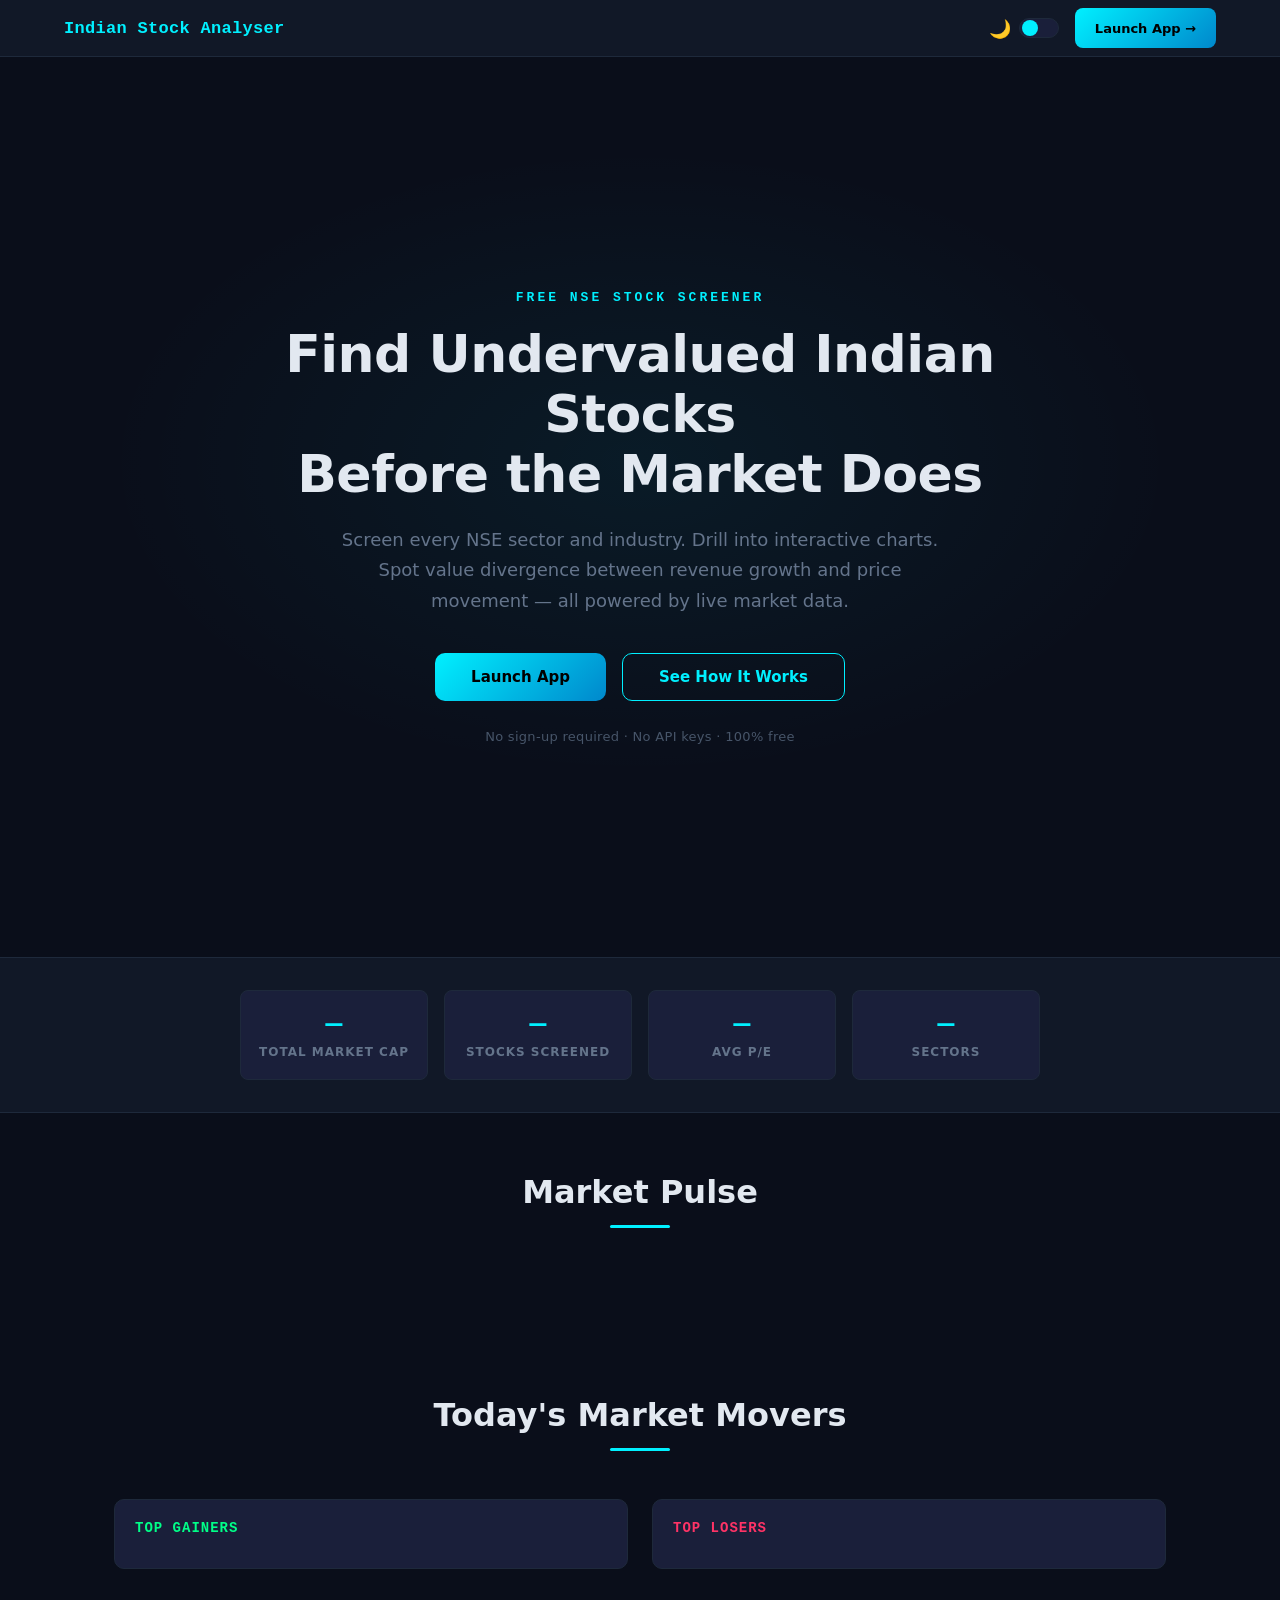
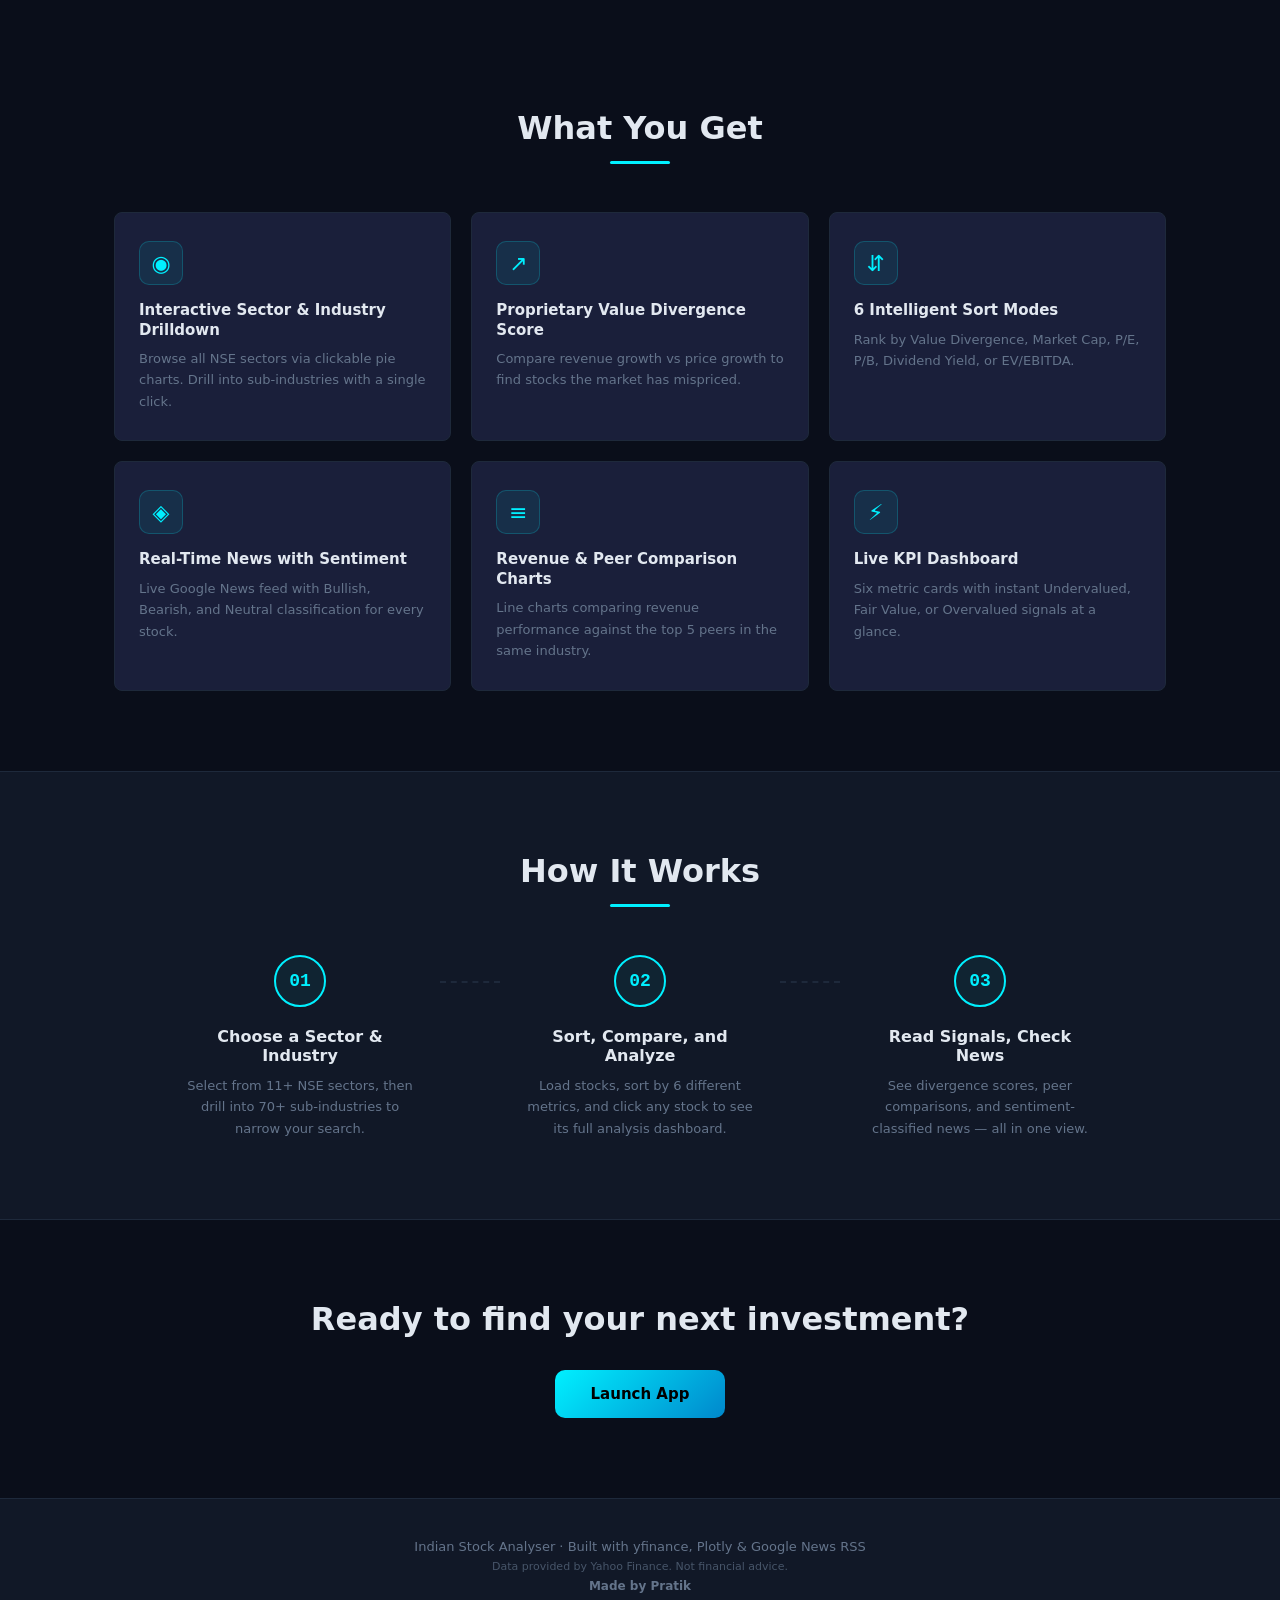
==== commit 2fcadf8f: "Add live market dashboard landing page + app enhancements Landing page: live market breadth stats, s" ====
--- a/web/index.html
+++ b/web/index.html
@@ -43,24 +43,45 @@
     </div>
 </section>
 
-<!-- ── STATS BAR ──────────────────────────────── -->
+<!-- ── LIVE STATS BAR ─────────────────────────── -->
 <section class="lp-stats">
     <div class="lp-stats-inner">
         <div class="lp-stat-card">
-            <span class="lp-stat-value">11+</span>
+            <span class="lp-stat-value lp-skeleton" id="lp-stat-mcap">&nbsp;</span>
+            <span class="lp-stat-label">Total Market Cap</span>
+        </div>
+        <div class="lp-stat-card">
+            <span class="lp-stat-value lp-skeleton" id="lp-stat-stocks">&nbsp;</span>
+            <span class="lp-stat-label">Stocks Screened</span>
+        </div>
+        <div class="lp-stat-card">
+            <span class="lp-stat-value lp-skeleton" id="lp-stat-pe">&nbsp;</span>
+            <span class="lp-stat-label">Avg P/E</span>
+        </div>
+        <div class="lp-stat-card">
+            <span class="lp-stat-value lp-skeleton" id="lp-stat-sectors">&nbsp;</span>
             <span class="lp-stat-label">Sectors</span>
         </div>
-        <div class="lp-stat-card">
-            <span class="lp-stat-value">70+</span>
-            <span class="lp-stat-label">Industries</span>
+    </div>
+</section>
+
+<!-- ── SECTOR HEATMAP ────────────────────────── -->
+<section class="lp-heatmap">
+    <h2 class="lp-section-heading">Market Pulse</h2>
+    <div class="lp-heatmap-grid" id="lp-heatmap-grid"></div>
+</section>
+
+<!-- ── TOP MOVERS ────────────────────────────── -->
+<section class="lp-movers">
+    <h2 class="lp-section-heading">Today's Market Movers</h2>
+    <div class="lp-movers-grid">
+        <div class="lp-movers-col">
+            <h3 class="lp-movers-title lp-change-up">Top Gainers</h3>
+            <div id="lp-gainers-list" class="lp-movers-list"></div>
         </div>
-        <div class="lp-stat-card">
-            <span class="lp-stat-value">6</span>
-            <span class="lp-stat-label">Sort Modes</span>
-        </div>
-        <div class="lp-stat-card">
-            <span class="lp-stat-value">Live</span>
-            <span class="lp-stat-label">Data Source</span>
+        <div class="lp-movers-col">
+            <h3 class="lp-movers-title lp-change-down">Top Losers</h3>
+            <div id="lp-losers-list" class="lp-movers-list"></div>
         </div>
     </div>
 </section>
@@ -142,6 +163,6 @@
 </footer>
 
 <script src="js/theme.js"></script>
-<script>document.addEventListener('DOMContentLoaded', () => Theme.init());</script>
+<script src="js/landing.js"></script>
 </body>
 </html>
--- a/web/css/style.css
+++ b/web/css/style.css
@@ -291,7 +291,7 @@
 /* ── KPI CARDS ───────────────────────────────── */
 #kpi-row {
     display: grid;
-    grid-template-columns: repeat(6, 1fr);
+    grid-template-columns: repeat(9, 1fr);
     gap: 8px;
 }
 
@@ -615,6 +615,14 @@
 #chart-area.pie-only #charts-left { display: none; }
 #chart-area.pie-only #charts-right { max-width: 100%; }
 
+/* ── ANALYSIS MODE (single-column, no right pie) ── */
+#chart-area.analysis-mode {
+    grid-template-columns: 1fr;
+}
+#chart-area.analysis-mode #charts-right {
+    display: none;
+}
+
 /* ── LIGHT MODE SENTIMENT BADGES ────────────── */
 body.light .sentiment-badge.bullish { color: #0d7a34; }
 body.light .sentiment-badge.bearish { color: #b91c1c; }
@@ -686,6 +694,26 @@
 .empty-state-icon { font-size: 40px; opacity: 0.5; }
 .empty-state-title { font-size: 15px; font-weight: 600; color: var(--text-dim); }
 .empty-state-sub { font-size: 13px; }
+
+/* ── NEWS TOGGLE BUTTON (mobile) ───────────── */
+.news-toggle-btn {
+    background: var(--card-bg);
+    color: var(--neon-cyan);
+    border: 1px solid var(--neon-cyan);
+    border-radius: 20px;
+    padding: 8px 18px;
+    font-size: 13px;
+    font-weight: 600;
+    font-family: 'Consolas', monospace;
+    cursor: pointer;
+    align-self: center;
+    min-height: 44px;
+    display: none;
+}
+.news-toggle-btn:active {
+    transform: scale(0.95);
+    opacity: 0.8;
+}
 
 /* ── DRAG HANDLE (news panel) ───────────────── */
 .drag-handle { display: none; }
@@ -798,21 +826,17 @@
         gap: 8px;
     }
 
-    /* Horizontal scrollable KPI row */
+    /* 2x3 KPI grid on mobile */
     #kpi-row {
-        grid-template-columns: repeat(6, minmax(110px, 1fr));
+        grid-template-columns: repeat(3, 1fr);
         gap: 6px;
-        overflow-x: auto;
-        -webkit-overflow-scrolling: touch;
-        scroll-snap-type: x mandatory;
-        scrollbar-width: none;
-        padding-bottom: 4px;
-        mask-image: linear-gradient(to right, black 92%, transparent 100%);
-        -webkit-mask-image: linear-gradient(to right, black 92%, transparent 100%);
-    }
-    #kpi-row::-webkit-scrollbar { display: none; }
-    .kpi-card { scroll-snap-align: start; }
+    }
     .kpi-label { font-size: 12px; }
+    .kpi-value {
+        white-space: normal;
+        overflow: visible;
+        text-overflow: clip;
+    }
 
     #chart-area {
         grid-template-columns: 1fr;
@@ -850,24 +874,20 @@
         flex-shrink: 0;
     }
 
-    /* News panel as bottom sheet */
+    /* News panel as bottom sheet overlay (toggled via button) */
     .news-panel.visible {
         position: fixed;
         bottom: 0;
         left: 0;
         width: 100%;
         min-width: unset;
-        max-height: 80vh;
+        max-height: 70vh;
         border-left: none;
         border-top: 1px solid var(--border);
         border-radius: 16px 16px 0 0;
         z-index: 40;
-        transform: translateY(calc(100% - 120px));
-        transition: transform 0.3s ease;
+        transform: translateY(0);
         padding-bottom: env(safe-area-inset-bottom);
-    }
-    .news-panel.visible.expanded {
-        transform: translateY(0);
     }
     .news-list {
         overscroll-behavior: contain;
@@ -914,10 +934,10 @@
 
 @media (max-width: 500px) {
     #kpi-row {
-        grid-template-columns: repeat(6, minmax(100px, 1fr));
-    }
-
-    .kpi-value { font-size: 14px; }
+        grid-template-columns: repeat(3, 1fr);
+    }
+
+    .kpi-value { font-size: 12px; }
     .kpi-card { padding: 6px 8px; }
 
     .chart-box { min-height: 220px; }
@@ -944,6 +964,320 @@
     }
 }
 
+/* ── TILE NAVIGATION ─────────────────────────── */
+#tile-nav {
+    flex: 1;
+    overflow-y: auto;
+    padding: 8px 0;
+}
+
+.tile-heading {
+    font-size: 22px;
+    font-weight: 700;
+    color: var(--neon-cyan);
+    font-family: 'Consolas', monospace;
+    margin-bottom: 4px;
+}
+
+.tile-subheading {
+    font-size: 13px;
+    color: var(--text-dim);
+    margin-bottom: 12px;
+}
+
+.tile-grid {
+    display: grid;
+    grid-template-columns: repeat(auto-fill, minmax(200px, 1fr));
+    gap: 10px;
+}
+
+.tile-grid-sm {
+    grid-template-columns: repeat(auto-fill, minmax(180px, 1fr));
+}
+
+.tile {
+    background: var(--card-bg);
+    border: 1px solid var(--border);
+    border-radius: 10px;
+    padding: 18px 16px;
+    cursor: pointer;
+    transition: all 0.15s;
+    display: flex;
+    flex-direction: column;
+    gap: 6px;
+    text-align: left;
+}
+.tile:hover {
+    border-color: var(--neon-cyan);
+    box-shadow: 0 0 12px rgba(0, 240, 255, 0.08);
+}
+.tile:active {
+    transform: scale(0.97);
+    opacity: 0.85;
+}
+
+.tile-icon {
+    font-size: 28px;
+    color: var(--neon-cyan);
+    line-height: 1;
+}
+
+.tile-name {
+    font-size: 14px;
+    font-weight: 600;
+    color: var(--text-bright);
+}
+
+.tile-meta {
+    font-size: 11px;
+    color: var(--text-dim);
+    font-family: 'Consolas', monospace;
+}
+
+.tile-sm {
+    padding: 14px 16px;
+}
+.tile-sm .tile-name {
+    font-size: 13px;
+}
+
+@media (max-width: 900px) {
+    .tile-grid {
+        grid-template-columns: repeat(auto-fill, minmax(150px, 1fr));
+        gap: 8px;
+    }
+    .tile-grid-sm {
+        grid-template-columns: repeat(auto-fill, minmax(140px, 1fr));
+    }
+    .tile {
+        padding: 14px 12px;
+        min-height: 44px;
+    }
+    .tile-heading {
+        font-size: 18px;
+    }
+}
+
+@media (max-width: 500px) {
+    .tile-grid {
+        grid-template-columns: 1fr 1fr;
+    }
+    .tile-grid-sm {
+        grid-template-columns: 1fr 1fr;
+    }
+}
+
+/* ── STOCK TILES ────────────────────────────── */
+.stock-tile-grid {
+    display: grid;
+    grid-template-columns: repeat(auto-fill, minmax(220px, 1fr));
+    gap: 10px;
+}
+
+.stock-tile {
+    background: var(--card-bg);
+    border: 1px solid var(--border);
+    border-radius: 10px;
+    padding: 14px 14px 10px;
+    cursor: pointer;
+    transition: all 0.15s;
+    display: flex;
+    flex-direction: column;
+    gap: 3px;
+    text-align: left;
+}
+.stock-tile:hover {
+    border-color: var(--neon-cyan);
+    box-shadow: 0 0 12px rgba(0, 240, 255, 0.08);
+}
+.stock-tile:active {
+    transform: scale(0.97);
+    opacity: 0.85;
+}
+.stock-tile.selected {
+    border-color: var(--neon-cyan);
+    background: rgba(0, 240, 255, 0.06);
+}
+
+.stock-tile-name {
+    font-size: 13px;
+    font-weight: 600;
+    color: var(--text-bright);
+    overflow: hidden;
+    text-overflow: ellipsis;
+    white-space: nowrap;
+}
+
+.stock-tile-mcap {
+    font-size: 12px;
+    font-family: 'Consolas', monospace;
+    color: var(--neon-cyan);
+}
+
+.stock-tile-price {
+    font-size: 12px;
+    font-family: 'Consolas', monospace;
+    color: var(--text-bright);
+}
+
+.stock-tile-bar-track {
+    width: 100%;
+    height: 4px;
+    background: var(--border);
+    border-radius: 2px;
+    margin-top: 6px;
+    overflow: hidden;
+}
+
+.stock-tile-bar-fill {
+    height: 100%;
+    border-radius: 2px;
+    background: linear-gradient(90deg, var(--neon-cyan), var(--neon-green));
+    transition: width 0.4s ease;
+}
+
+.stock-tile-share {
+    font-size: 10px;
+    color: var(--text-dim);
+    font-family: 'Consolas', monospace;
+}
+
+.stock-tile-note {
+    font-size: 12px;
+    color: var(--text-muted);
+    text-align: center;
+    margin-top: 8px;
+}
+
+@media (max-width: 900px) {
+    .stock-tile-grid {
+        grid-template-columns: repeat(auto-fill, minmax(150px, 1fr));
+        gap: 8px;
+    }
+    .stock-tile {
+        padding: 10px 10px 8px;
+        min-height: 44px;
+    }
+    .stock-tile-name { font-size: 12px; }
+    .stock-tile-mcap { font-size: 11px; }
+    .stock-tile-price { font-size: 11px; }
+    .stock-tile-share { font-size: 9px; }
+}
+
+@media (max-width: 500px) {
+    .stock-tile-grid {
+        grid-template-columns: 1fr 1fr;
+    }
+}
+
+/* ── KPI PERCENTILE BADGE ────────────────────── */
+.kpi-pctl {
+    display: block;
+    font-size: 9px;
+    font-family: 'Consolas', monospace;
+    margin-top: 2px;
+    letter-spacing: 0.3px;
+}
+
+/* ── VIEW TOGGLE ─────────────────────────────── */
+.view-toggle-bar {
+    display: flex;
+    gap: 4px;
+    margin-bottom: 12px;
+}
+.view-toggle-btn {
+    background: var(--deep-bg);
+    color: var(--text-dim);
+    border: 1px solid var(--border);
+    padding: 6px 16px;
+    border-radius: 6px;
+    font-size: 12px;
+    font-family: 'Consolas', monospace;
+    cursor: pointer;
+    transition: all 0.15s;
+}
+.view-toggle-btn:hover { color: var(--neon-cyan); border-color: var(--neon-cyan); }
+.view-toggle-btn.active {
+    background: var(--card-bg);
+    color: var(--neon-cyan);
+    border-color: var(--neon-cyan);
+    font-weight: 700;
+}
+
+/* ── INDUSTRY TABLE ──────────────────────────── */
+.industry-table-wrapper {
+    overflow-x: auto;
+    -webkit-overflow-scrolling: touch;
+    border-radius: 8px;
+    border: 1px solid var(--border);
+}
+.industry-table {
+    width: 100%;
+    border-collapse: collapse;
+    font-size: 12px;
+    white-space: nowrap;
+}
+.industry-table thead {
+    position: sticky;
+    top: 0;
+    z-index: 1;
+}
+.industry-table th {
+    background: var(--panel-bg);
+    color: var(--text-dim);
+    font-size: 10px;
+    text-transform: uppercase;
+    letter-spacing: 0.5px;
+    font-weight: 600;
+    padding: 10px 12px;
+    text-align: left;
+    border-bottom: 1px solid var(--border);
+    user-select: none;
+}
+.industry-table th:hover { color: var(--neon-cyan); }
+.industry-table td {
+    padding: 10px 12px;
+    color: var(--text-bright);
+    font-family: 'Consolas', monospace;
+    border-bottom: 1px solid var(--border);
+}
+.industry-table tbody tr { cursor: pointer; transition: background 0.1s; }
+.industry-table tbody tr:hover {
+    background: rgba(0, 240, 255, 0.04);
+}
+.industry-table tbody tr:nth-child(even) {
+    background: var(--card-bg);
+}
+.industry-table tbody tr:nth-child(even):hover {
+    background: rgba(0, 240, 255, 0.06);
+}
+.table-name-cell {
+    font-family: 'Segoe UI', system-ui, sans-serif !important;
+    font-weight: 500;
+    max-width: 200px;
+    overflow: hidden;
+    text-overflow: ellipsis;
+}
+
+@media (max-width: 900px) {
+    .industry-table-wrapper {
+        margin: 0 -8px;
+        border-radius: 0;
+        border-left: none;
+        border-right: none;
+    }
+    .table-name-cell {
+        position: sticky;
+        left: 0;
+        background: var(--panel-bg);
+        z-index: 1;
+        min-width: 120px;
+    }
+    .industry-table tbody tr:nth-child(even) .table-name-cell {
+        background: var(--card-bg);
+    }
+}
+
 /* ══════════════════════════════════════════════════
    LANDING PAGE STYLES (lp- prefix)
    ══════════════════════════════════════════════════ */
@@ -1350,6 +1684,181 @@
     font-weight: 600;
 }
 
+/* ── SKELETON SHIMMER ────────────────────────── */
+@keyframes lp-shimmer {
+    0% { background-position: -200px 0; }
+    100% { background-position: calc(200px + 100%) 0; }
+}
+.lp-skeleton {
+    background: linear-gradient(90deg, var(--card-bg) 0%, var(--border) 50%, var(--card-bg) 100%);
+    background-size: 200px 100%;
+    animation: lp-shimmer 1.5s infinite;
+    border-radius: 4px;
+    min-width: 60px;
+    min-height: 28px;
+    display: inline-block;
+}
+
+/* ── SECTOR HEATMAP ─────────────────────────── */
+.lp-heatmap {
+    padding: 60px 24px;
+    max-width: 1100px;
+    margin: 0 auto;
+}
+
+.lp-heatmap-grid {
+    display: grid;
+    grid-template-columns: repeat(auto-fill, minmax(200px, 1fr));
+    gap: 12px;
+}
+
+.lp-heatmap-cell {
+    background: var(--card-bg);
+    border: 1px solid var(--border);
+    border-radius: 10px;
+    padding: 18px 16px;
+    text-decoration: none;
+    display: flex;
+    flex-direction: column;
+    gap: 4px;
+    transition: all 0.2s;
+    cursor: pointer;
+}
+.lp-heatmap-cell:hover {
+    transform: translateY(-2px);
+    box-shadow: 0 4px 20px rgba(0, 240, 255, 0.08);
+}
+body.light .lp-heatmap-cell:hover {
+    box-shadow: 0 4px 20px rgba(37, 99, 235, 0.1);
+}
+
+.lp-heatmap-name {
+    font-size: 14px;
+    font-weight: 700;
+    color: var(--text-bright);
+}
+
+.lp-heatmap-mcap {
+    font-size: 13px;
+    font-family: 'Consolas', monospace;
+    color: var(--neon-cyan);
+}
+
+.lp-heatmap-meta {
+    font-size: 11px;
+    color: var(--text-dim);
+    font-family: 'Consolas', monospace;
+}
+
+.lp-heatmap-change {
+    font-size: 12px;
+    font-weight: 700;
+    font-family: 'Consolas', monospace;
+    margin-top: 4px;
+}
+
+/* ── CHANGE COLORS ──────────────────────────── */
+.lp-change-up { color: var(--neon-green); }
+.lp-change-down { color: var(--neon-red); }
+
+/* ── TOP MOVERS ─────────────────────────────── */
+.lp-movers {
+    padding: 60px 24px;
+    max-width: 1100px;
+    margin: 0 auto;
+}
+
+.lp-movers-grid {
+    display: grid;
+    grid-template-columns: 1fr 1fr;
+    gap: 24px;
+}
+
+.lp-movers-col {
+    background: var(--card-bg);
+    border: 1px solid var(--border);
+    border-radius: 10px;
+    padding: 20px;
+}
+
+.lp-movers-title {
+    font-size: 14px;
+    font-weight: 700;
+    font-family: 'Consolas', monospace;
+    margin-bottom: 12px;
+    text-transform: uppercase;
+    letter-spacing: 1px;
+}
+
+.lp-movers-list {
+    display: flex;
+    flex-direction: column;
+    gap: 6px;
+}
+
+.lp-mover-row {
+    display: flex;
+    justify-content: space-between;
+    align-items: center;
+    padding: 10px 12px;
+    background: var(--panel-bg);
+    border: 1px solid var(--border);
+    border-radius: 8px;
+    text-decoration: none;
+    transition: all 0.15s;
+    cursor: pointer;
+}
+.lp-mover-row:hover {
+    border-color: var(--neon-cyan);
+}
+
+.lp-mover-left {
+    display: flex;
+    flex-direction: column;
+    gap: 2px;
+    min-width: 0;
+    flex: 1;
+}
+
+.lp-mover-name {
+    font-size: 13px;
+    font-weight: 600;
+    color: var(--text-bright);
+    overflow: hidden;
+    text-overflow: ellipsis;
+    white-space: nowrap;
+}
+
+.lp-mover-sector {
+    font-size: 10px;
+    color: var(--text-muted);
+}
+
+.lp-mover-right {
+    text-align: right;
+    flex-shrink: 0;
+    margin-left: 12px;
+}
+
+.lp-mover-price {
+    font-size: 13px;
+    font-family: 'Consolas', monospace;
+    color: var(--text-bright);
+}
+
+.lp-mover-change {
+    font-size: 12px;
+    font-weight: 700;
+    font-family: 'Consolas', monospace;
+}
+
+.lp-mover-empty {
+    padding: 20px;
+    text-align: center;
+    color: var(--text-muted);
+    font-size: 13px;
+}
+
 /* ── LANDING PAGE MOBILE: 900px ──────────────── */
 @media (max-width: 900px) {
     /* Override app body overflow for landing page */
@@ -1458,6 +1967,25 @@
     .lp-cta {
         padding: 60px 20px;
     }
+
+    .lp-heatmap {
+        padding: 48px 16px;
+    }
+    .lp-heatmap-grid {
+        grid-template-columns: repeat(auto-fill, minmax(150px, 1fr));
+        gap: 8px;
+    }
+    .lp-heatmap-cell {
+        padding: 14px 12px;
+    }
+
+    .lp-movers {
+        padding: 48px 16px;
+    }
+    .lp-movers-grid {
+        grid-template-columns: 1fr;
+        gap: 16px;
+    }
 }
 
 /* ── LANDING PAGE MOBILE: 500px ──────────────── */
@@ -1521,4 +2049,19 @@
     .lp-footer {
         padding: 32px 16px;
     }
-}
+
+    .lp-heatmap-grid {
+        grid-template-columns: 1fr;
+        gap: 6px;
+    }
+    .lp-heatmap-cell {
+        flex-direction: row;
+        align-items: center;
+        gap: 12px;
+        padding: 12px 14px;
+    }
+    .lp-heatmap-name { flex: 1; }
+    .lp-heatmap-mcap { font-size: 12px; }
+    .lp-heatmap-meta { display: none; }
+    .lp-heatmap-change { margin-top: 0; font-size: 11px; }
+}
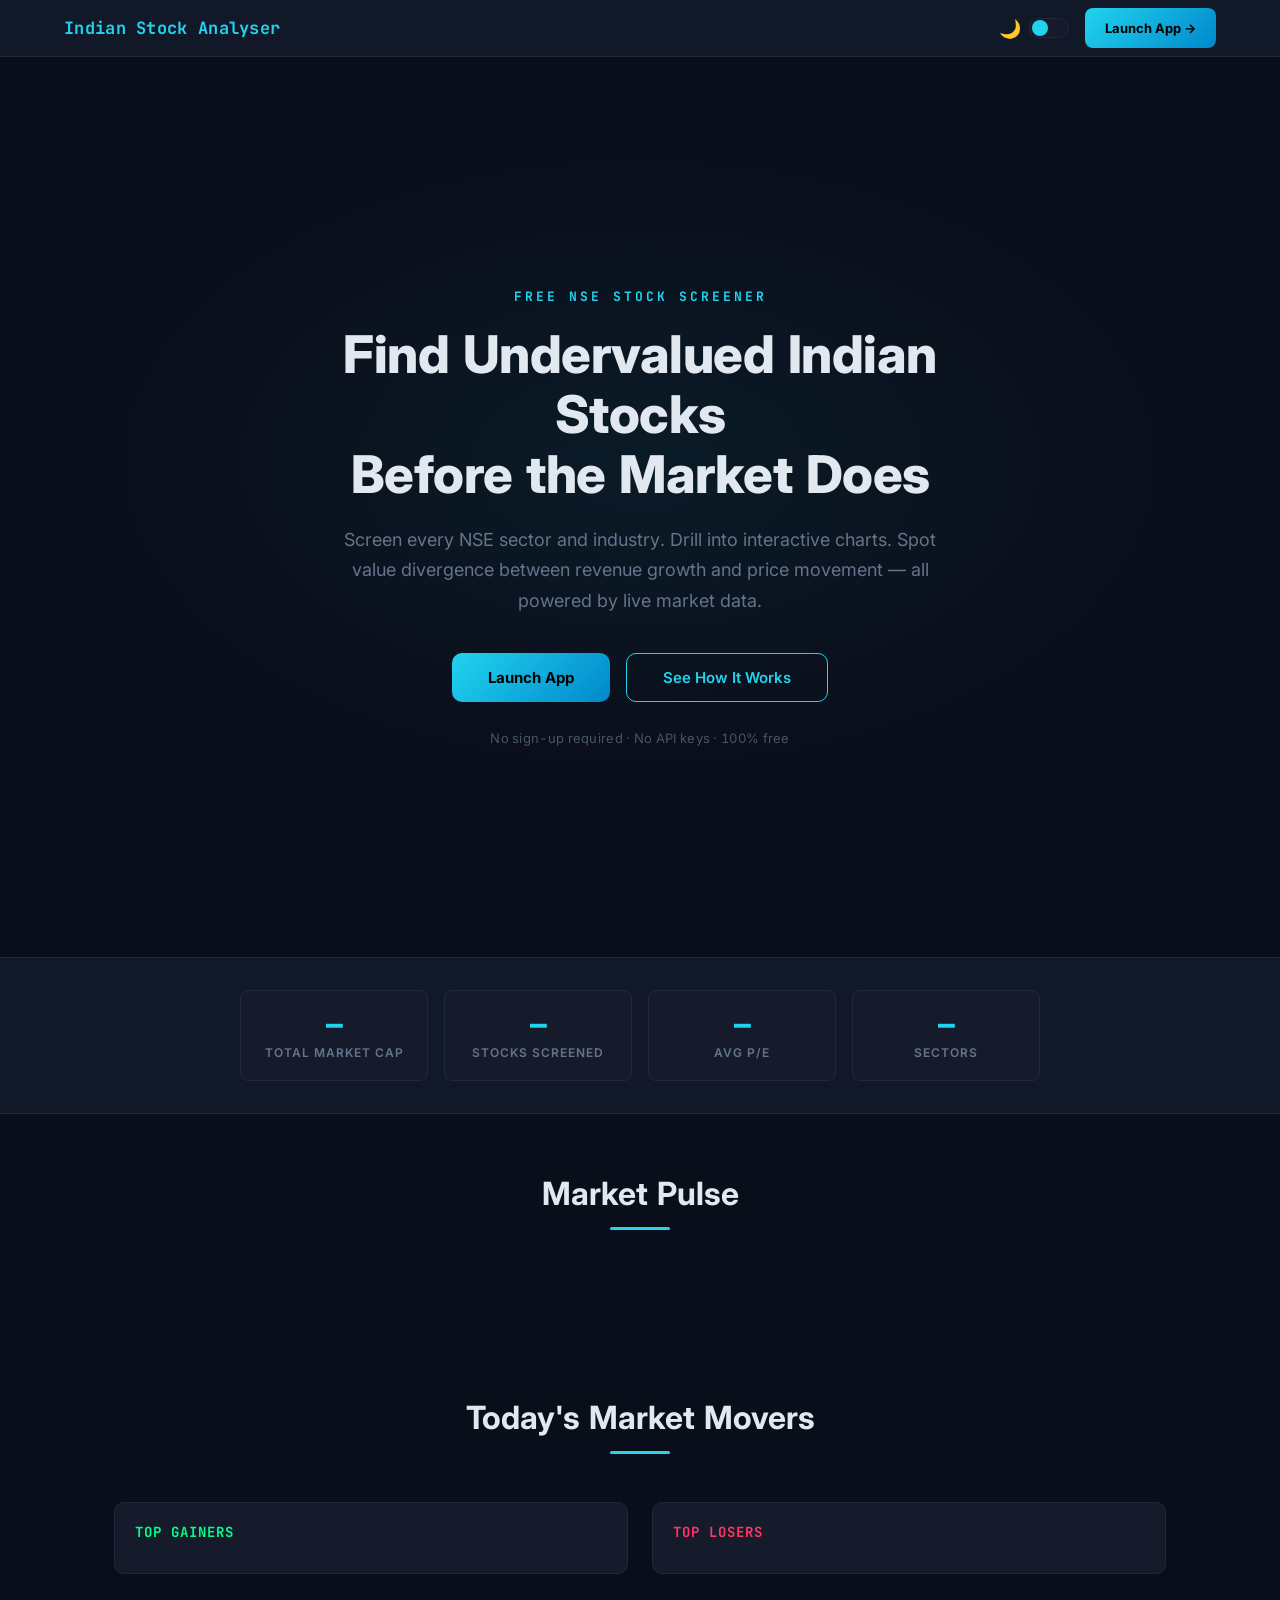
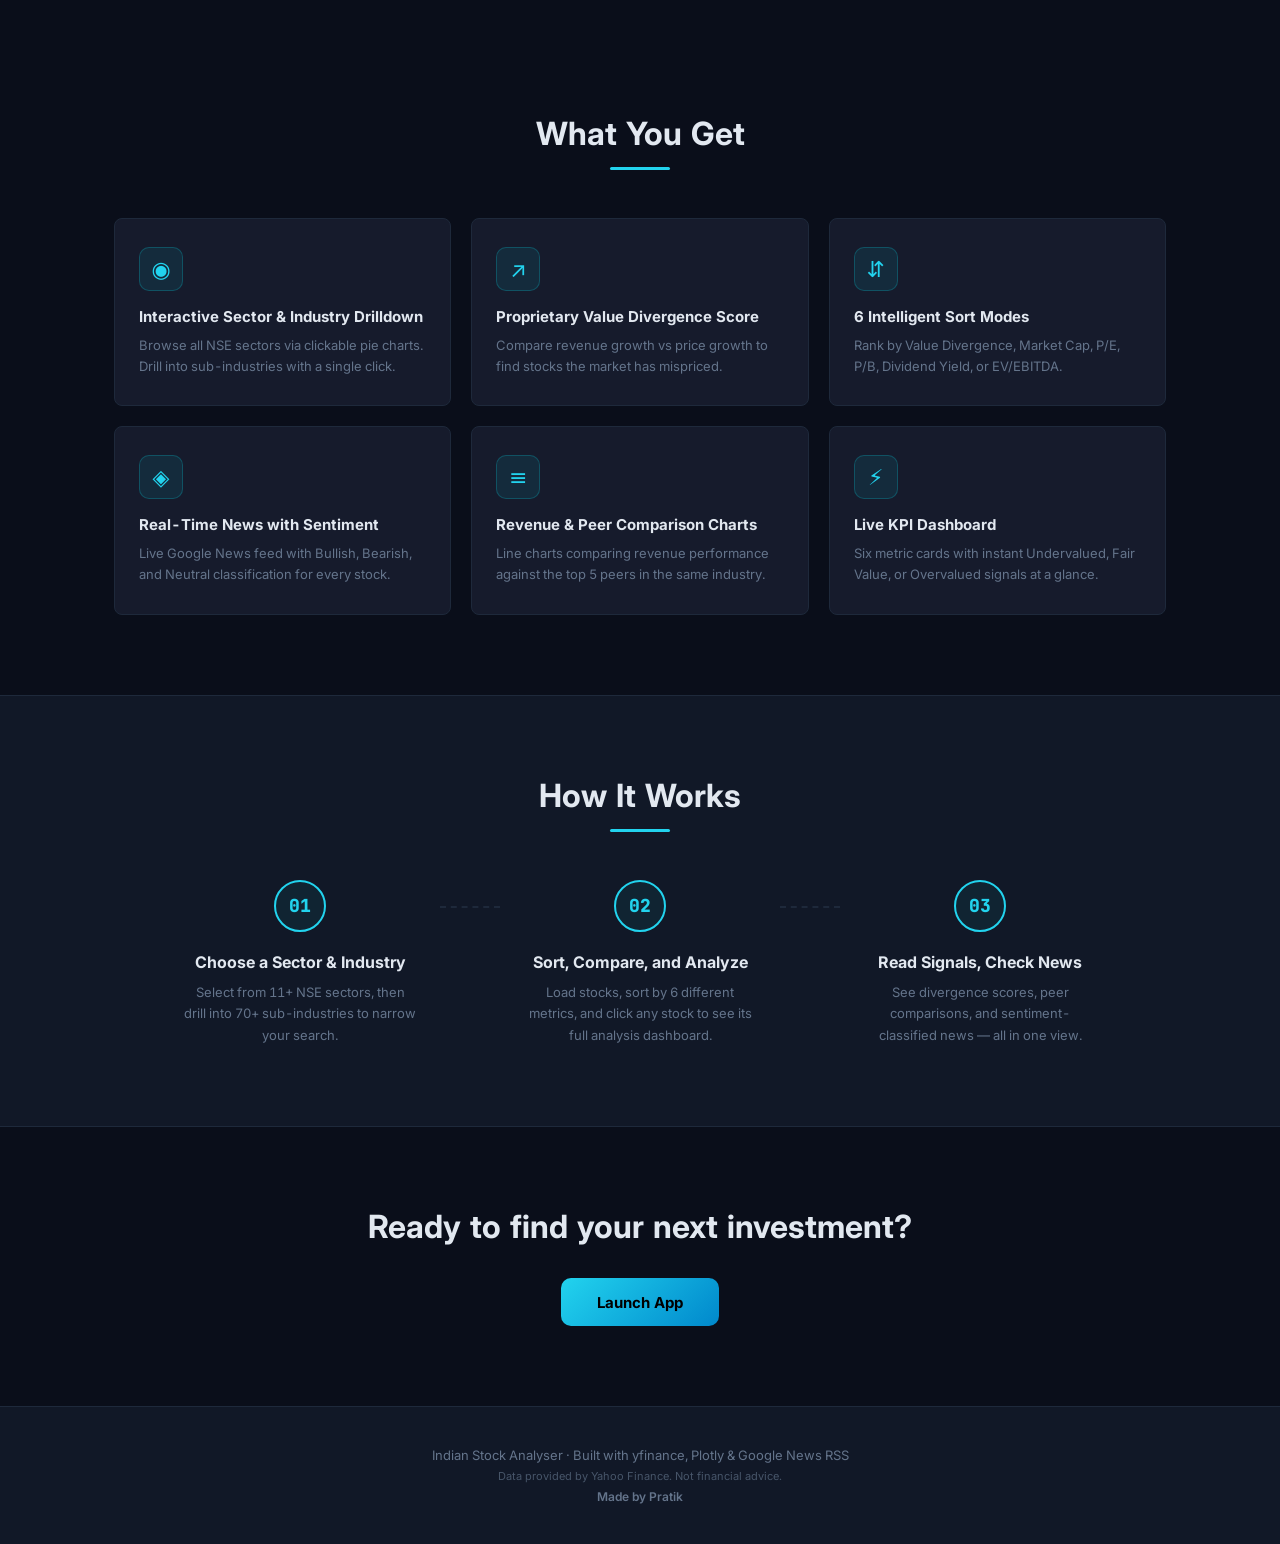
==== commit fccd2f48: "Refresh visual identity + add verdict scorecard to analysis view Typography: add Inter (UI) + JetBra" ====
--- a/web/index.html
+++ b/web/index.html
@@ -8,6 +8,9 @@
     <meta property="og:description" content="Screen every NSE sector and industry. Find undervalued stocks with proprietary value divergence scoring.">
     <meta property="og:type" content="website">
     <title>Indian Stock Analyser — Free NSE Stock Screener</title>
+    <link rel="preconnect" href="https://fonts.googleapis.com">
+    <link rel="preconnect" href="https://fonts.gstatic.com" crossorigin>
+    <link rel="stylesheet" href="https://fonts.googleapis.com/css2?family=Inter:wght@400;500;600;700;800&family=JetBrains+Mono:wght@400;500;700&display=swap">
     <link rel="stylesheet" href="css/style.css">
 </head>
 <body class="dark">
--- a/web/css/style.css
+++ b/web/css/style.css
@@ -1,17 +1,21 @@
 /* ── THEME VARIABLES ──────────────────────────── */
 :root {
-    --neon-cyan: #00f0ff;
+    /* Type system */
+    --font-sans: 'Inter', 'Segoe UI', system-ui, -apple-system, sans-serif;
+    --font-mono: 'JetBrains Mono', 'Consolas', ui-monospace, monospace;
+
+    --neon-cyan: #22d3ee;
     --neon-green: #00ff88;
     --neon-pink: #ff006e;
     --neon-amber: #ffaa00;
     --neon-red: #ff3366;
-    --glow-cyan: #00f0ff;
+    --glow-cyan: #22d3ee;
 }
 
 body.dark {
     --deep-bg: #0a0e1a;
     --panel-bg: #111827;
-    --card-bg: #1a1f3a;
+    --card-bg: #161b2c;
     --border: #1e293b;
     --text-bright: #e2e8f0;
     --text-dim: #64748b;
@@ -44,7 +48,8 @@
 *, *::before, *::after { box-sizing: border-box; margin: 0; padding: 0; }
 
 body {
-    font-family: 'Segoe UI', system-ui, -apple-system, sans-serif;
+    font-family: var(--font-sans);
+    font-variant-numeric: tabular-nums;
     background: var(--deep-bg);
     color: var(--text-bright);
     overflow: hidden;
@@ -96,7 +101,7 @@
 }
 
 #header h1 {
-    font-family: 'Consolas', monospace;
+    font-family: var(--font-mono);
     font-size: 16px;
     color: var(--neon-cyan);
     font-weight: 700;
@@ -267,7 +272,7 @@
 .stock-item .mcap {
     font-size: 10px;
     color: var(--text-dim);
-    font-family: 'Consolas', monospace;
+    font-family: var(--font-mono);
 }
 
 .status-bar {
@@ -289,9 +294,27 @@
 }
 
 /* ── KPI CARDS ───────────────────────────────── */
+/* Two regions: a verdict scorecard (hero) + a quiet strip of supporting metrics */
 #kpi-row {
     display: grid;
-    grid-template-columns: repeat(9, 1fr);
+    grid-template-columns: minmax(280px, 330px) 1fr;
+    gap: 10px;
+    align-items: stretch;
+}
+
+/* Verdict: the valuation signal (hero) paired with price */
+.kpi-verdict {
+    display: grid;
+    grid-template-columns: 1.5fr 1fr;
+    gap: 8px;
+}
+
+/* Supporting metrics: a quiet strip, not nine equal headline cards.
+   min 150px keeps values like "Pharmaceuticals" / "₹89,200 Cr" readable —
+   they wrap to a balanced 4+3 rather than cramming into one thin row. */
+.kpi-metrics {
+    display: grid;
+    grid-template-columns: repeat(auto-fit, minmax(150px, 1fr));
     gap: 8px;
 }
 
@@ -305,6 +328,11 @@
 }
 .kpi-card.active { border-color: var(--neon-cyan); }
 
+/* Only the verdict carries colour-with-meaning. Keep the strip and price quiet
+   so the eye lands on the signal, not nine cards lighting up cyan at once. */
+.kpi-metrics .kpi-card.active,
+.kpi-price-card.active { border-color: var(--border); }
+
 .kpi-label {
     font-size: 10px;
     color: var(--text-dim);
@@ -315,12 +343,39 @@
     font-size: 14px;
     color: var(--text-bright);
     font-weight: 700;
-    font-family: 'Consolas', monospace;
+    font-family: var(--font-mono);
     margin-top: 2px;
     white-space: nowrap;
     overflow: hidden;
     text-overflow: ellipsis;
 }
+
+/* Verdict cards read as the hero: left-aligned, larger, vertically centred */
+.kpi-signal-card,
+.kpi-price-card {
+    text-align: left;
+    display: flex;
+    flex-direction: column;
+    justify-content: center;
+}
+.kpi-signal-card { border-left-width: 3px; }
+.kpi-signal-card .kpi-value {
+    font-size: 20px;
+    white-space: normal;
+}
+.kpi-price-card .kpi-value { font-size: 18px; }
+
+/* The revenue-vs-price gap that drives the verdict, stated plainly */
+.kpi-sub {
+    font-size: 11px;
+    font-family: var(--font-mono);
+    color: var(--text-dim);
+    margin-top: 4px;
+    white-space: nowrap;
+    overflow: hidden;
+    text-overflow: ellipsis;
+}
+.kpi-sub:empty { display: none; }
 
 /* ── CHART AREA ──────────────────────────────── */
 #chart-area {
@@ -361,7 +416,7 @@
 .tl-label {
     font-size: 11px;
     color: var(--text-dim);
-    font-family: 'Consolas', monospace;
+    font-family: var(--font-mono);
     margin-right: 4px;
 }
 
@@ -372,7 +427,7 @@
     padding: 3px 10px;
     border-radius: 4px;
     font-size: 11px;
-    font-family: 'Consolas', monospace;
+    font-family: var(--font-mono);
     cursor: pointer;
     transition: all 0.15s;
 }
@@ -408,7 +463,7 @@
 .swipe-label {
     font-size: 12px;
     color: var(--text-dim);
-    font-family: 'Consolas', monospace;
+    font-family: var(--font-mono);
     white-space: nowrap;
     overflow: hidden;
     text-overflow: ellipsis;
@@ -461,7 +516,7 @@
 .news-header h3 {
     font-size: 13px;
     color: var(--neon-cyan);
-    font-family: 'Consolas', monospace;
+    font-family: var(--font-mono);
 }
 
 .news-list {
@@ -605,7 +660,7 @@
 #loading-text {
     color: var(--text-dim);
     font-size: 13px;
-    font-family: 'Consolas', monospace;
+    font-family: var(--font-mono);
 }
 
 /* ── INITIAL STATE (pie-only view) ───────────── */
@@ -704,7 +759,7 @@
     padding: 8px 18px;
     font-size: 13px;
     font-weight: 600;
-    font-family: 'Consolas', monospace;
+    font-family: var(--font-mono);
     cursor: pointer;
     align-self: center;
     min-height: 44px;
@@ -826,11 +881,12 @@
         gap: 8px;
     }
 
-    /* 2x3 KPI grid on mobile */
+    /* Stack the verdict over the metric strip on tablet/mobile */
     #kpi-row {
-        grid-template-columns: repeat(3, 1fr);
-        gap: 6px;
-    }
+        grid-template-columns: 1fr;
+        gap: 8px;
+    }
+    .kpi-metrics { grid-template-columns: repeat(3, 1fr); }
     .kpi-label { font-size: 12px; }
     .kpi-value {
         white-space: normal;
@@ -933,12 +989,12 @@
 }
 
 @media (max-width: 500px) {
-    #kpi-row {
-        grid-template-columns: repeat(3, 1fr);
-    }
-
-    .kpi-value { font-size: 12px; }
+    .kpi-metrics { grid-template-columns: repeat(2, 1fr); }
+
+    .kpi-metrics .kpi-value { font-size: 12px; }
     .kpi-card { padding: 6px 8px; }
+    .kpi-signal-card .kpi-value { font-size: 17px; }
+    .kpi-price-card .kpi-value { font-size: 16px; }
 
     .chart-box { min-height: 220px; }
     #chart-candle { min-height: 260px; }
@@ -975,7 +1031,7 @@
     font-size: 22px;
     font-weight: 700;
     color: var(--neon-cyan);
-    font-family: 'Consolas', monospace;
+    font-family: var(--font-mono);
     margin-bottom: 4px;
 }
 
@@ -1031,7 +1087,7 @@
 .tile-meta {
     font-size: 11px;
     color: var(--text-dim);
-    font-family: 'Consolas', monospace;
+    font-family: var(--font-mono);
 }
 
 .tile-sm {
@@ -1110,13 +1166,13 @@
 
 .stock-tile-mcap {
     font-size: 12px;
-    font-family: 'Consolas', monospace;
+    font-family: var(--font-mono);
     color: var(--neon-cyan);
 }
 
 .stock-tile-price {
     font-size: 12px;
-    font-family: 'Consolas', monospace;
+    font-family: var(--font-mono);
     color: var(--text-bright);
 }
 
@@ -1139,7 +1195,7 @@
 .stock-tile-share {
     font-size: 10px;
     color: var(--text-dim);
-    font-family: 'Consolas', monospace;
+    font-family: var(--font-mono);
 }
 
 .stock-tile-note {
@@ -1174,7 +1230,7 @@
 .kpi-pctl {
     display: block;
     font-size: 9px;
-    font-family: 'Consolas', monospace;
+    font-family: var(--font-mono);
     margin-top: 2px;
     letter-spacing: 0.3px;
 }
@@ -1192,7 +1248,7 @@
     padding: 6px 16px;
     border-radius: 6px;
     font-size: 12px;
-    font-family: 'Consolas', monospace;
+    font-family: var(--font-mono);
     cursor: pointer;
     transition: all 0.15s;
 }
@@ -1238,7 +1294,7 @@
 .industry-table td {
     padding: 10px 12px;
     color: var(--text-bright);
-    font-family: 'Consolas', monospace;
+    font-family: var(--font-mono);
     border-bottom: 1px solid var(--border);
 }
 .industry-table tbody tr { cursor: pointer; transition: background 0.1s; }
@@ -1252,7 +1308,7 @@
     background: rgba(0, 240, 255, 0.06);
 }
 .table-name-cell {
-    font-family: 'Segoe UI', system-ui, sans-serif !important;
+    font-family: var(--font-sans) !important;
     font-weight: 500;
     max-width: 200px;
     overflow: hidden;
@@ -1324,7 +1380,7 @@
 }
 
 .lp-nav-brand {
-    font-family: 'Consolas', monospace;
+    font-family: var(--font-mono);
     font-size: 17px;
     font-weight: 700;
     color: var(--neon-cyan);
@@ -1380,7 +1436,7 @@
     text-transform: uppercase;
     letter-spacing: 3px;
     margin-bottom: 20px;
-    font-family: 'Consolas', monospace;
+    font-family: var(--font-mono);
 }
 
 .lp-hero-headline {
@@ -1486,7 +1542,7 @@
     font-size: 28px;
     font-weight: 800;
     color: var(--neon-cyan);
-    font-family: 'Consolas', monospace;
+    font-family: var(--font-mono);
     line-height: 1;
     margin-bottom: 6px;
 }
@@ -1611,7 +1667,7 @@
     height: 52px;
     font-size: 18px;
     font-weight: 800;
-    font-family: 'Consolas', monospace;
+    font-family: var(--font-mono);
     color: var(--neon-cyan);
     border: 2px solid var(--neon-cyan);
     border-radius: 50%;
@@ -1740,20 +1796,20 @@
 
 .lp-heatmap-mcap {
     font-size: 13px;
-    font-family: 'Consolas', monospace;
+    font-family: var(--font-mono);
     color: var(--neon-cyan);
 }
 
 .lp-heatmap-meta {
     font-size: 11px;
     color: var(--text-dim);
-    font-family: 'Consolas', monospace;
+    font-family: var(--font-mono);
 }
 
 .lp-heatmap-change {
     font-size: 12px;
     font-weight: 700;
-    font-family: 'Consolas', monospace;
+    font-family: var(--font-mono);
     margin-top: 4px;
 }
 
@@ -1784,7 +1840,7 @@
 .lp-movers-title {
     font-size: 14px;
     font-weight: 700;
-    font-family: 'Consolas', monospace;
+    font-family: var(--font-mono);
     margin-bottom: 12px;
     text-transform: uppercase;
     letter-spacing: 1px;
@@ -1842,14 +1898,14 @@
 
 .lp-mover-price {
     font-size: 13px;
-    font-family: 'Consolas', monospace;
+    font-family: var(--font-mono);
     color: var(--text-bright);
 }
 
 .lp-mover-change {
     font-size: 12px;
     font-weight: 700;
-    font-family: 'Consolas', monospace;
+    font-family: var(--font-mono);
 }
 
 .lp-mover-empty {
